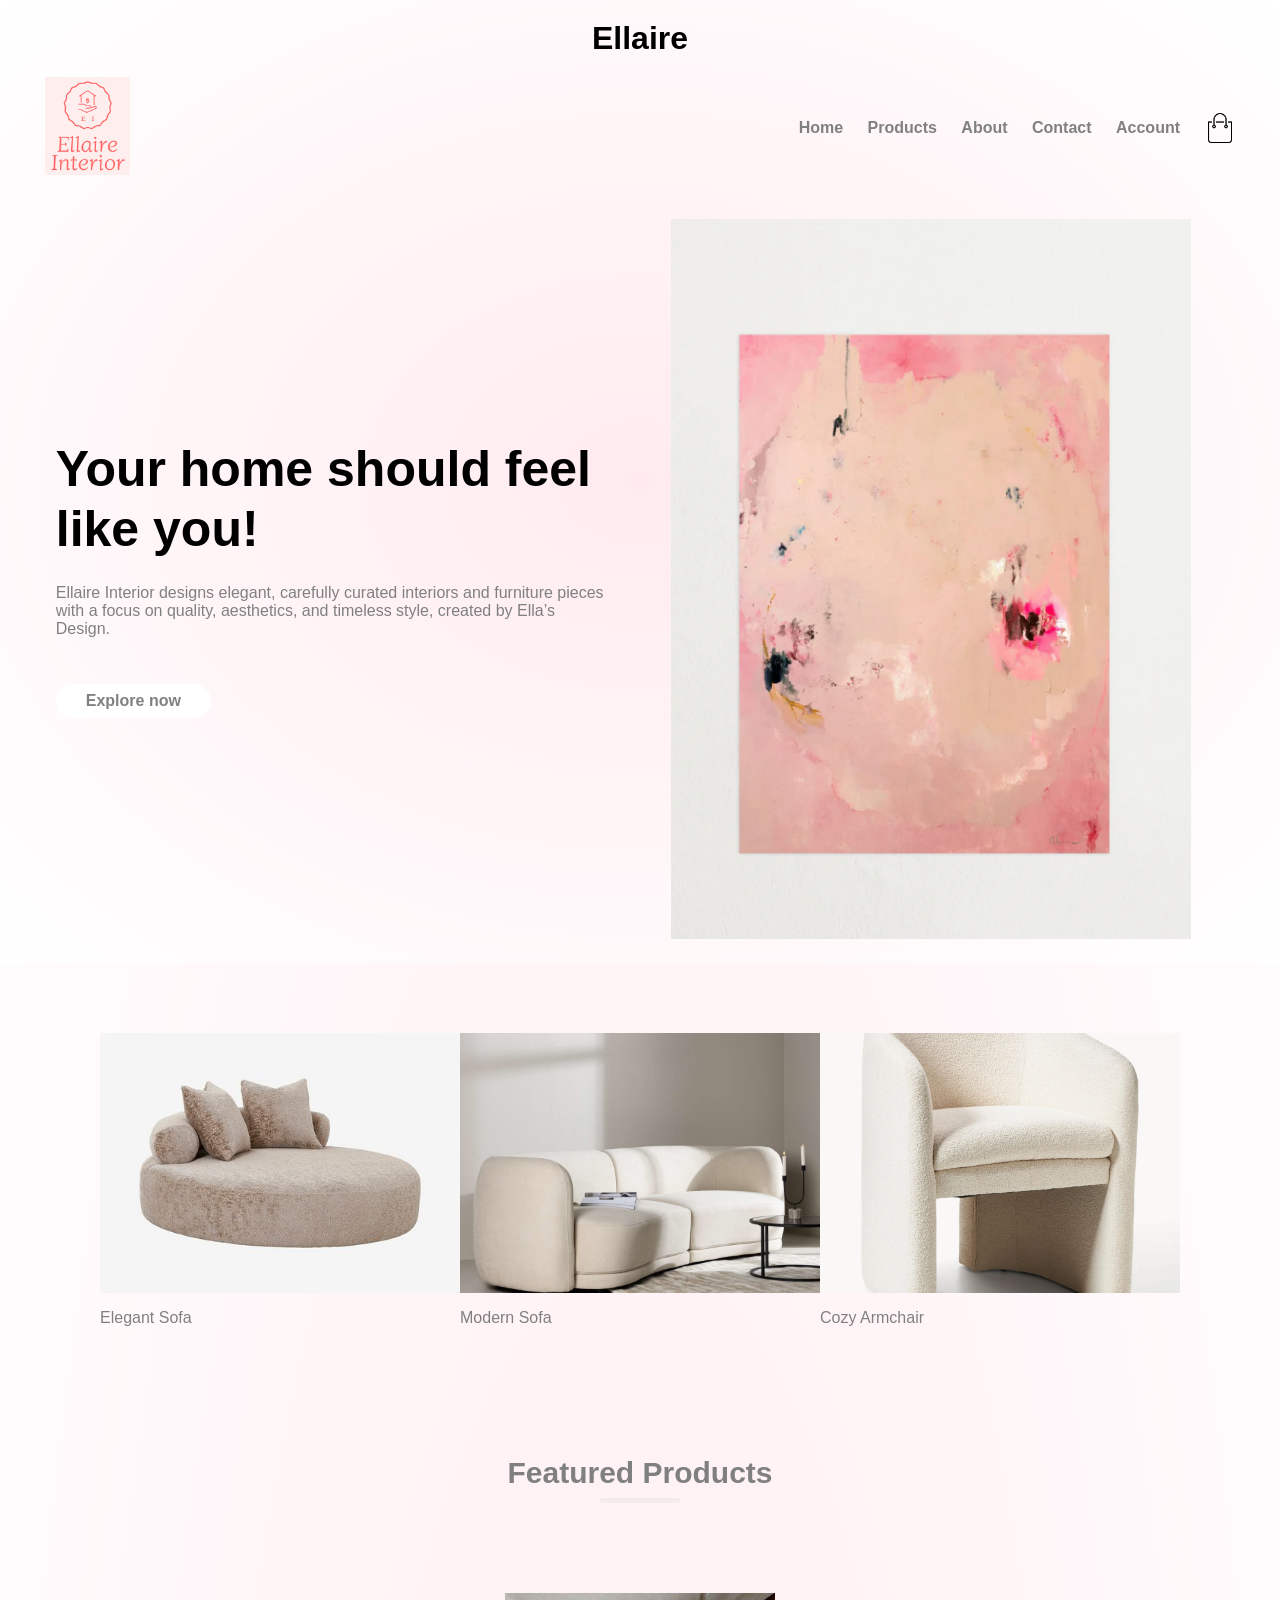
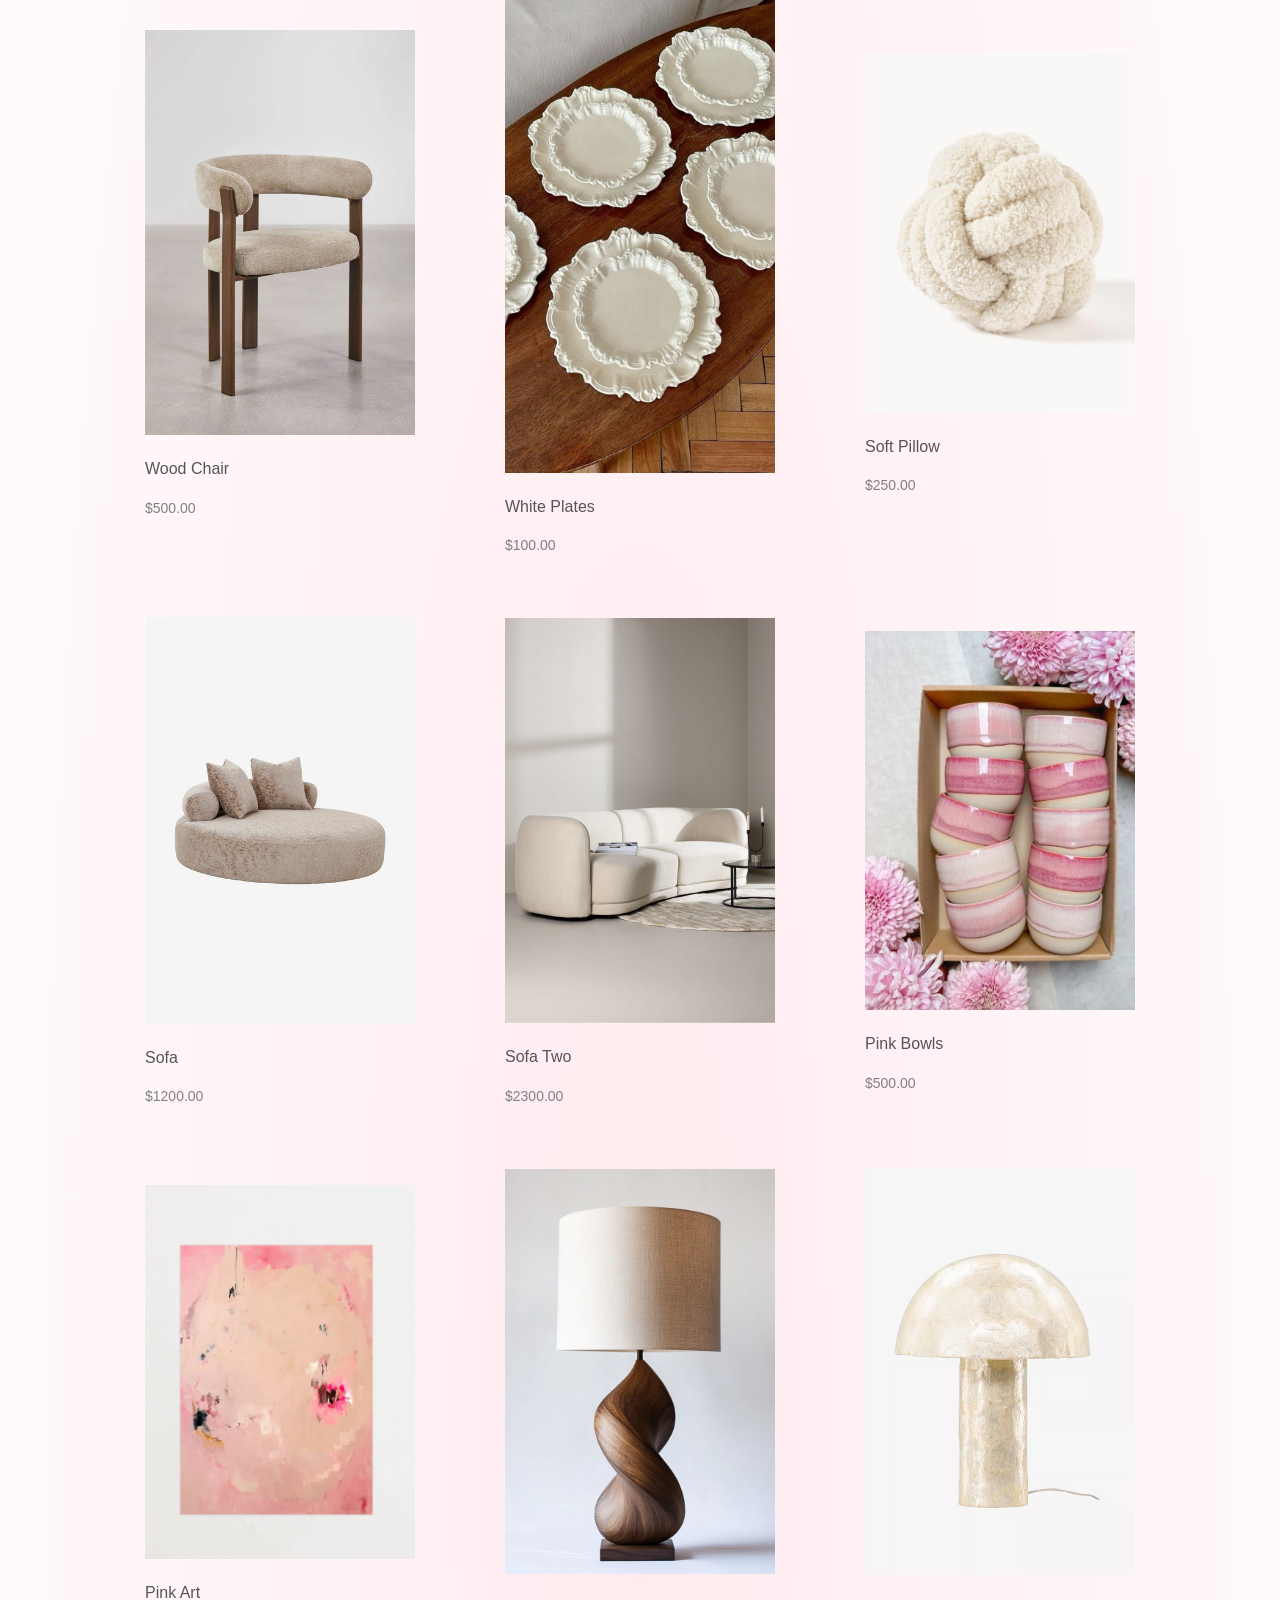
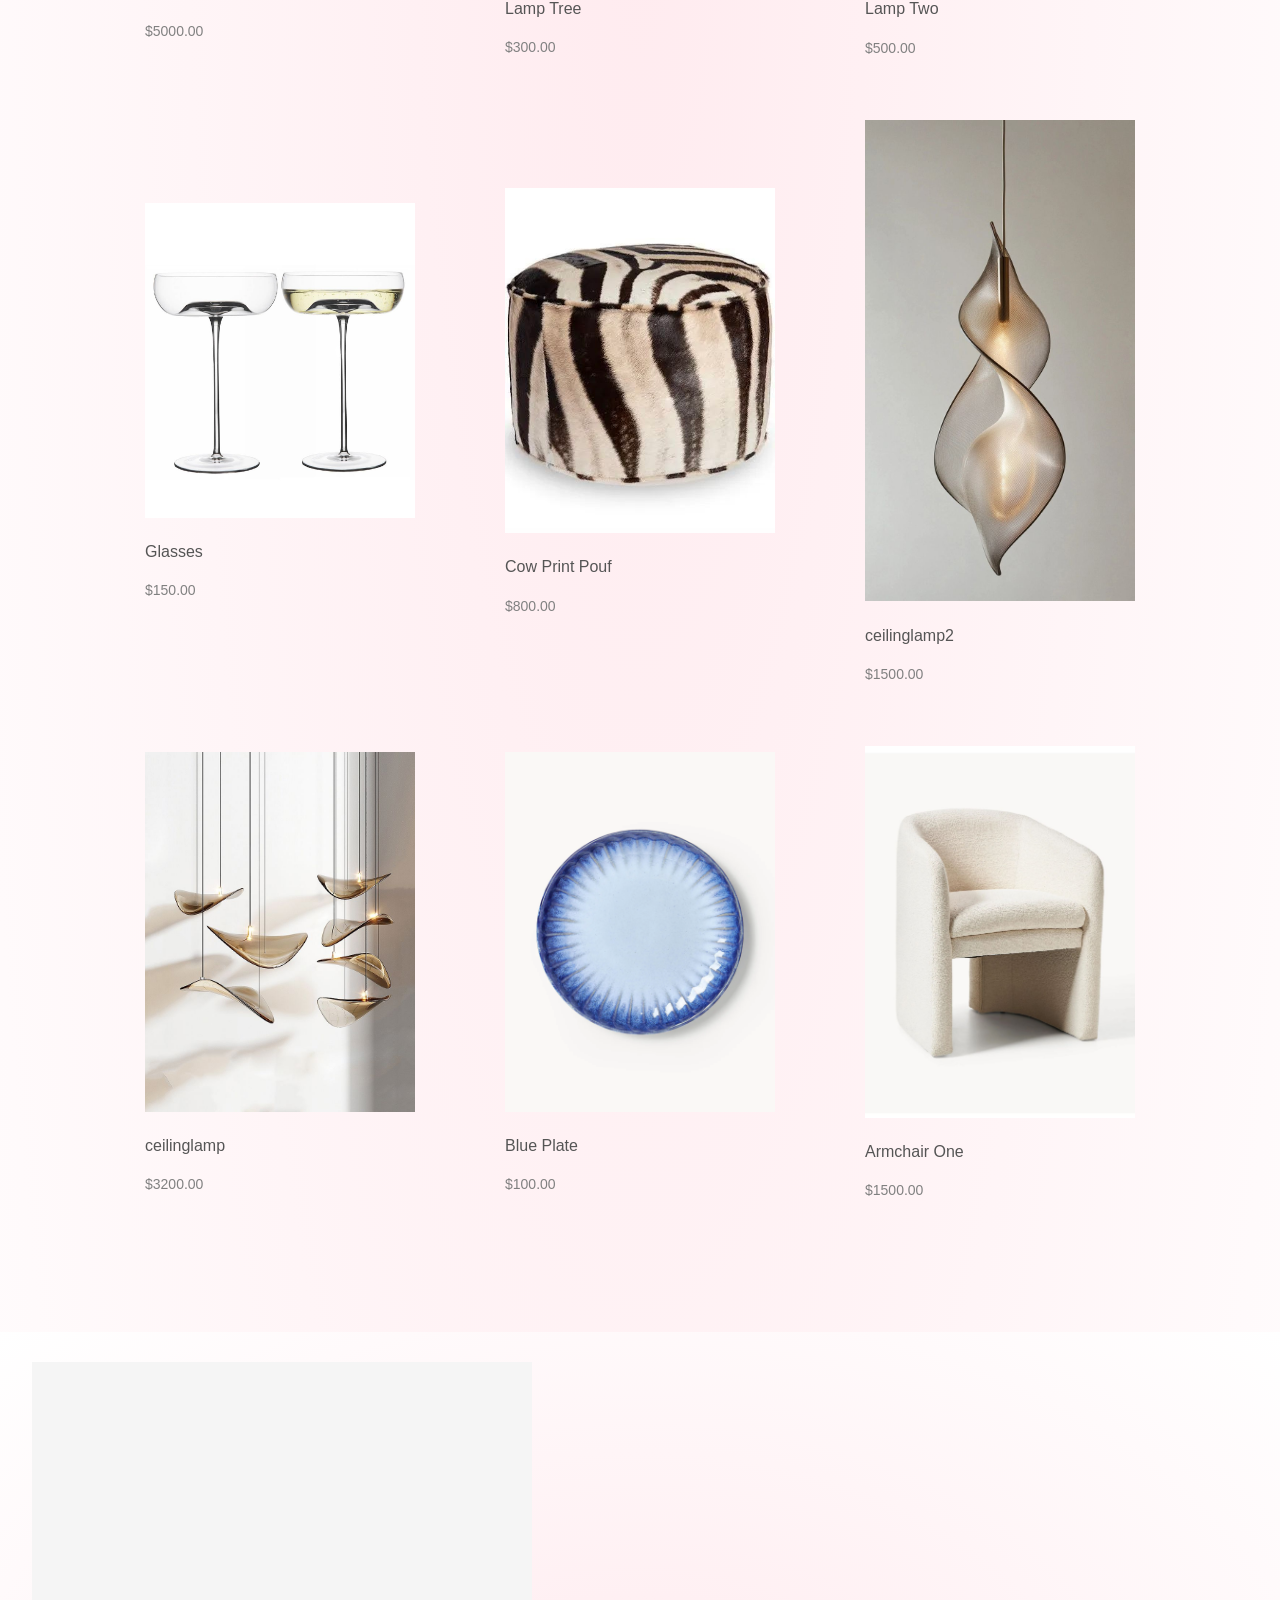
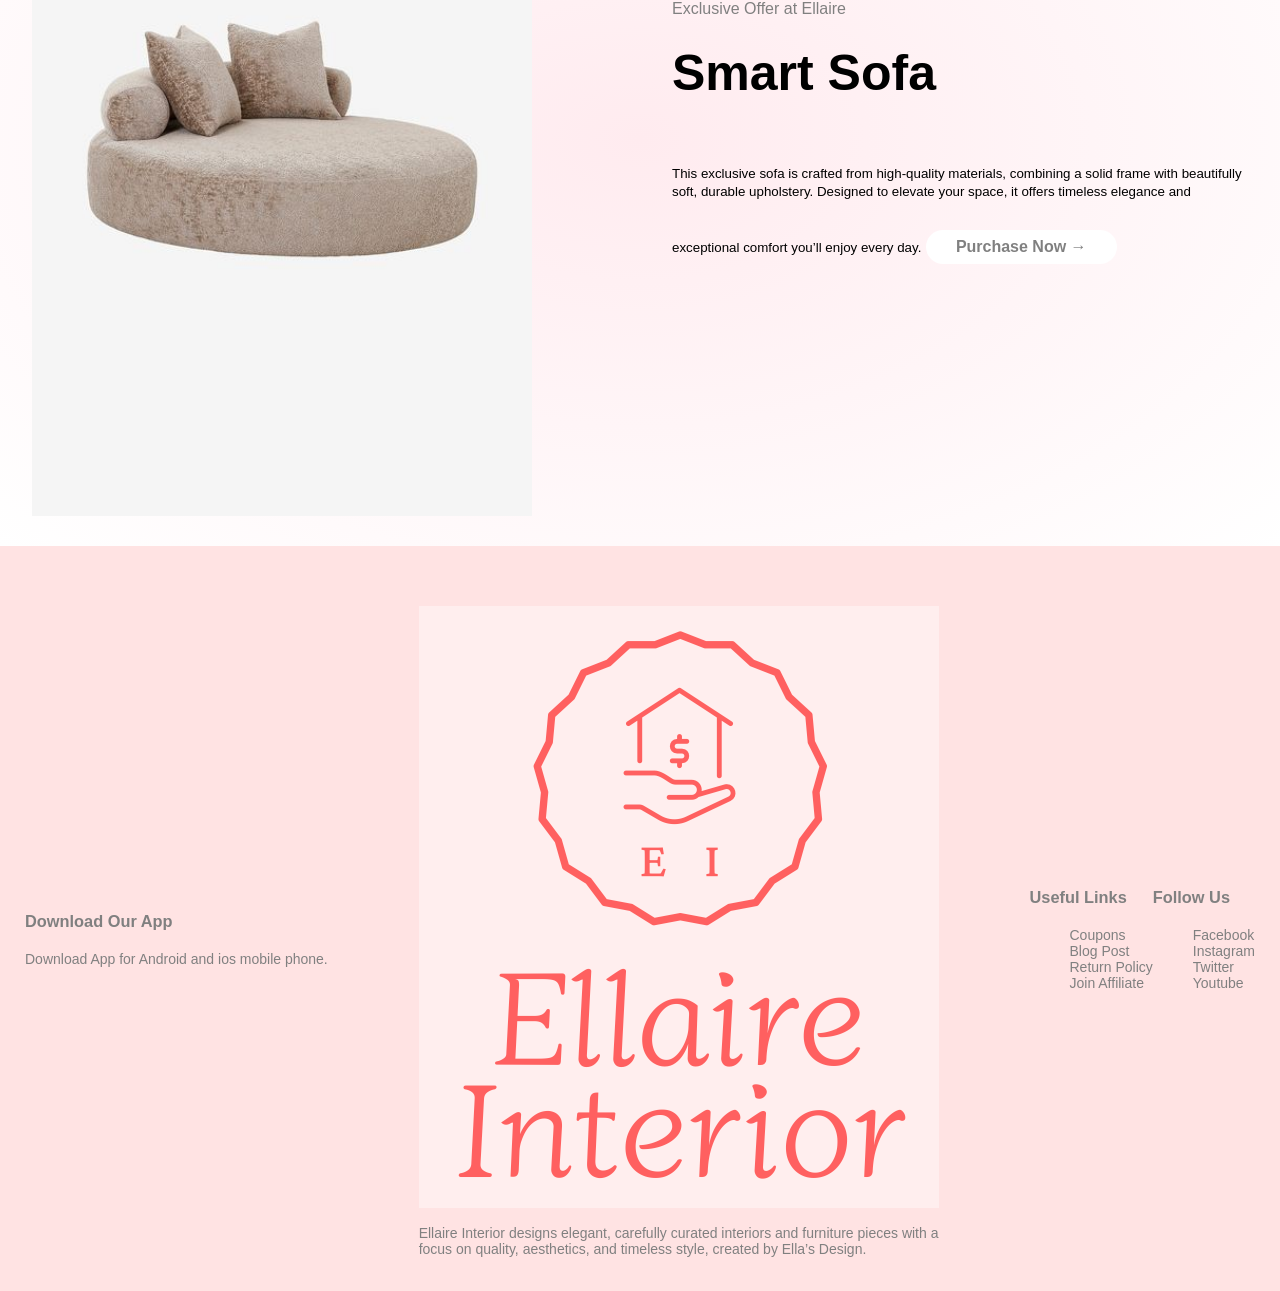
==== index.html @ 4e706867 "layout in website, images and text" ====
<!doctype html>
<html lang="en">
  <head>
    <meta charset="UTF-8" />
    <meta name="viewport" content="width=device-width, initial-scale=1.0" />
    <link rel="stylesheet" href="main.css" />
    <title>Ellas Design - Ellaire</title>
  </head>

<body>
 <div class="header">
  <h1 class="site-title">Ellaire</h1> 
  
   <div class="container">
    <div class="navbar">
        <div class="logo">
              <img src="images/logo.png" width="85px" alt="Ellaire logo"/>
            </div>

            <nav>
                <ul>
                    <li><a href="#">Home</a></li>
                    <li><a href="#">Products</a></li>
                    <li><a href="#">About</a></li>
                    <li><a href="#">Contact</a></li>
                    <li><a href="#">Account</a></li> 
                </ul>
            </nav>

            <img src="images/cart.png" class="cart-icon" width="30px" height="30px" alt="Shopping Cart"/>
    </div>

    <div class="row hero">
        <div class="col-2">
        <h1>Your home should feel like you!</h1>
        <p> Ellaire Interior designs elegant, carefully curated interiors and furniture pieces with a focus on quality, aesthetics, and timeless style, created by Ella’s Design.</p>
        <a href=""class="btn">Explore now </a>
        </div>

        <div class="col-2">
             <img src="images/pinkart.png" alt="Pink Art"/>
          </div>
      </div>
   </div>
</div>  

<!-------- featured categories -------->
<div class="categories">
    <div class="small-container">   
        <div class="row">
        <div class="col-3">
            <img src="images/sofa.jpg" alt="sofa"/>
            <p class="caption">Elegant Sofa</p>
        </div>

        <div class="col-3">
        <img src="images/sofa-two.avif" alt="sofa two"/>
        <p class ="caption">Modern Sofa</p>
        </div>

        <div class="col-3">
        <img src="images/armchair-one.jpg" alt="armchair one"/>
        <p class="caption">Cozy Armchair</p>
         </div>
        </div>
      </div>
    </div>

<!-------- featured products -------->
<div class="small-container">
    <h2 class="title">Featured Products</h2>

    <div class="row">
    <div class="col-4"> 
        <img src="images/woodchair.jpg" alt="Wood Chair"/>
        <h4>Wood Chair</h4>
        <p>$500.00</p>
    </div>

      <div class="col-4"> 
        <img src="images/whiteplates-one.jpg" alt="White Plates"/>
        <h4>White Plates</h4>
        <p>$100.00</p>
    </div>

      <div class="col-4"> 
        <img src="images/softpillow.webp" alt="Soft Pillow"/>
        <h4>Soft Pillow</h4>
        <p>$250.00</p>
    </div>

      <div class="col-4"> 
        <img src="images/sofa.jpg" alt="Sofa"/>
        <h4>Sofa</h4>
        <p>$1200.00</p>
    </div>

      <div class="col-4"> 
        <img src="images/sofa-two.avif" alt="Sofa Two"/>
        <h4>Sofa Two</h4>
        <p>$2300.00</p>
    </div>

      <div class="col-4"> 
        <img src="images/pinkbowl.jpg" alt="Pink Bowl"/>
        <h4>Pink Bowls</h4>
        <p>$500.00</p>
    </div>

      <div class="col-4"> 
        <img src="images/pinkart.png" alt="Pink Art"/>
        <h4>Pink Art</h4>
        <p>$5000.00</p>
    </div>

      <div class="col-4"> 
        <img src="images/lamptree.jpg" alt="Lamp Tree"/>
        <h4>Lamp Tree</h4>
        <p>$300.00</p>
    </div>

      <div class="col-4"> 
        <img src="images/lamp-two.webp" alt="Lamp Two"/>
        <h4>Lamp Two</h4>
        <p>$500.00</p>
    </div>

      <div class="col-4"> 
        <img src="images/glasses1.jpg" alt="Glasses">
        <h4>Glasses</h4>
        <p>$150.00</p>
    </div>

        <div class="col-4"> 
            <img src="images/cowprintpouf.jpg" alt="Cow Print Pouf">
            <h4>Cow Print Pouf</h4>
            <p>$800.00</p>
    </div>
        <div class="col-4"> 
            <img src="images/ceilinglamp2.jpg" alt="Ceiling Lamp Two">
            <h4>ceilinglamp2</h4>
            <p>$1500.00</p>
    </div>
        <div class="col-4"> 
            <img src="images/ceilinglamp.jpg" alt="Ceiling Lamp">
            <h4>ceilinglamp</h4>
            <p>$3200.00</p>
    </div>
<div class="col-4"> 
            <img src="images/blueplate.webp" alt="Blue Plate">
            <h4>Blue Plate</h4>
            <p>$100.00</p>
    </div>
<div class="col-4"> 
            <img src="images/armchair-one.jpg" alt="Armchair One">
            <h4>Armchair One</h4>
            <p>$1500.00</p>
    </div>
  </div>
</div>

<!-------- offer -------->
<div class="offer">
    <div class="small-conatainer">
        <div class="row">
            <div class="col-2">
                <img src="images/sofa.jpg" class="offer-img">
        </div>

        <div class="col-2">
            <p>Exclusive Offer at Ellaire</p>
            <h1>Smart Sofa</h1>
            <br/><br/>
            <small>This exclusive sofa is crafted from high-quality materials, combining a solid frame with beautifully soft, durable upholstery. Designed to elevate your space, it offers timeless elegance and exceptional comfort you’ll enjoy every day.</small>
            <a href="" class="btn">Purchase Now &#8594;</a>
        </div>
      </div>
    </div>
</div>
<!-------- footer -------->
<div class="footer">
    <div class="container">
        <div class="row">
        <div class="footer-col-1">
            <h3>Download Our App</h3>
            <p>Download App for Android and ios mobile phone.</p>
        </div>

            <div class="footer-col-2">
            <img src="images/logo.png" alt="logo">
            <p>Ellaire Interior designs elegant, carefully curated interiors and furniture pieces with a focus on quality, aesthetics, and timeless style, created by Ella’s Design.</p>
            </div>

             <div class="footer-col-3">
            <h3>Useful Links</h3>
            <ul>
                <li>Coupons</li>
                <li>Blog Post</li>
                <li>Return Policy</li>
                <li>Join Affiliate</li>
            </ul>
        </div>
             
        <div class="footer-col-4">
            <h3>Follow Us</h3>
            <ul>
                <li>Facebook</li>
                <li>Instagram</li>
                <li>Twitter</li>
                <li>Youtube</li>
               </ul>
            </div>
          </div>
       </div>
    </div>
  </body>
</html>
---- main.css ----
/*Hela bakgrund rosa*/
body {
  background: radial-gradient(rgb(255, 235, 239), white);
  margin: 0;
  font-family: arial, sans-serif;
}

.cart-icon {
  margin-left: 25px;
  cursor: pointer;
}

.site-title {
  text-align: center;
  margin: 0;
  padding: 20px 0 0;
  color: rgb(0, 0, 0);
}
.header {
  padding-top: 0;
}
.navbar {
  display: flex;
  align-items: center;
  padding: 20px;
}
nav {
  flex: 1;
  text-align: right;
}

/*Tar bort punkter bredvid home osv. */
nav ul {
  display: inline-block;
  list-style-type: none;
}

/* göra texten horisontellt. */
nav ul li {
  display: inline-block;
  margin-left: 20px;
}

/* ändrar designen/utseende på text*/
a {
  text-decoration: none;
  color: grey;
  font-family: "Arial", sans-serif;
  font-weight: bold;
}

p {
  color: grey;
}

/*Samma avstånd med whitespace från kanterna och text*/
.container {
  max-width: 1300px;
  margin: auto;
  padding-left: 25px;
  padding-right: 25px;
}

header {
  background-color: rgb(255, 202, 244);
  grid-area: header;
}

main {
  background-color: darkorange;
  grid-area: main;
}

aside {
  background-color: darkslategrey;
  grid-area: aside;
}

footer {
  background-color: indianred;
  grid-area: footer;
}

.row {
  display: flex;
  align-items: center;
  flex-wrap: wrap;
  justify-content: space-around;
}
.hero .col-2 {
  flex-basis: 45%;
  min-width: 200px;
}

.hero .col-2 img {
  width: 100%;
  max-width: 520px;
  padding: 20px 0;
}
.col-2 h1 {
  font-size: 50px;
  line-height: 60px;
  margin: 25px 0;
}
.btn {
  display: inline-block;
  background: white;
  color: grey;
  padding: 8px 30px;
  margin: 30px 0;
  border-radius: 30px;
  transition: background 0.5s;
}
.btn:hover {
  background: rgb(247, 182, 195);
}

.header {
  background: radial-gradient(rgb(255, 235, 239), white);
}

.categories {
  margin: 70px 0;
}
.col-3 {
  flex: 25%;
  min-width: 200px;
  margin-bottom: 30px;
}

.col-3 img {
  width: 100%;
}
/*bilder centrarade med whitespace från kanten*/
.small-container {
  max-width: 1080px;
  margin: auto;
  padding-left: 25px;
  padding-right: 25px;
}

.col-4 {
  flex-basis: 25%;
  padding: 10px;
  min-width: 200px;
  margin-bottom: 30px;
  transition: transform 0.5s; /*bilder rör på sig när musen är där.*/
}
.col-4 img {
  width: 100%;
}

.title {
  text-align: center;
  margin: 0 auto 80px;
  position: relative;
  line-height: 60px;
  font-size: 30px;
  font-family: "Arial", sans-serif;
  color: grey;
}

.title::after {
  content: "";
  background: rgb(244, 235, 237);
  width: 80px;
  height: 5px;
  border-radius: 5px;
  position: absolute;
  bottom: 0;
  left: 50%;
  transform: translateX(-50%);
}

h4 {
  color: #555;
  font-weight: normal;
}
.col-4 p {
  font-size: 14px;
}
.col-4:hover {
  transform: translateY(-5px); /*bilder rör på sig när musen är där.*/
}
.offer {
  background: radial-gradient(rgb(255, 235, 239), white);
  margin-top: 80px;
  padding: 30px 0;
}

/*footer*/
.footer {
  background: rgb(255, 227, 227);
  color: grey;
  font-size: 14px;
  padding: 60px 0 20px;
}

.footer p {
  color: grey;
}

.footer h3 {
  color: grey;
  margin-bottom: 20px;
}
.footer .col-1,
.footer .col-2,
.footer .col-3,
.footer .col-4 {
  min-width: 250px;
  margin-bottom: 20px;
}
.footer .col-1 {
  flex-basis: 30%;
}
.footer .col-2 {
  flex: 1;
  text-align: center;
}
.footer .col-2 img {
  width: 90px;
  margin-bottom: 15px;
  opacity: 0.9;
}

.footer .footer-col-2 {
  flex: 0 0 200px;
  margin: 0 auto;
}

.footer .col-3,
.footer .col-4 {
  flex-basis: 12%;
  text-align: center;
  object-fit: cover;
}
.col-3 img,
.footer .col-4 img {
  width: 100%;
  height: 260px;
  object-fit: cover;
  display: block;
}

ul {
  list-style-type: none;
}

.offer .col-2 {
  flex-basis: 45%;
}

.offer-img {
  width: 100%;
  max-width: 500px;
  display: block;
}
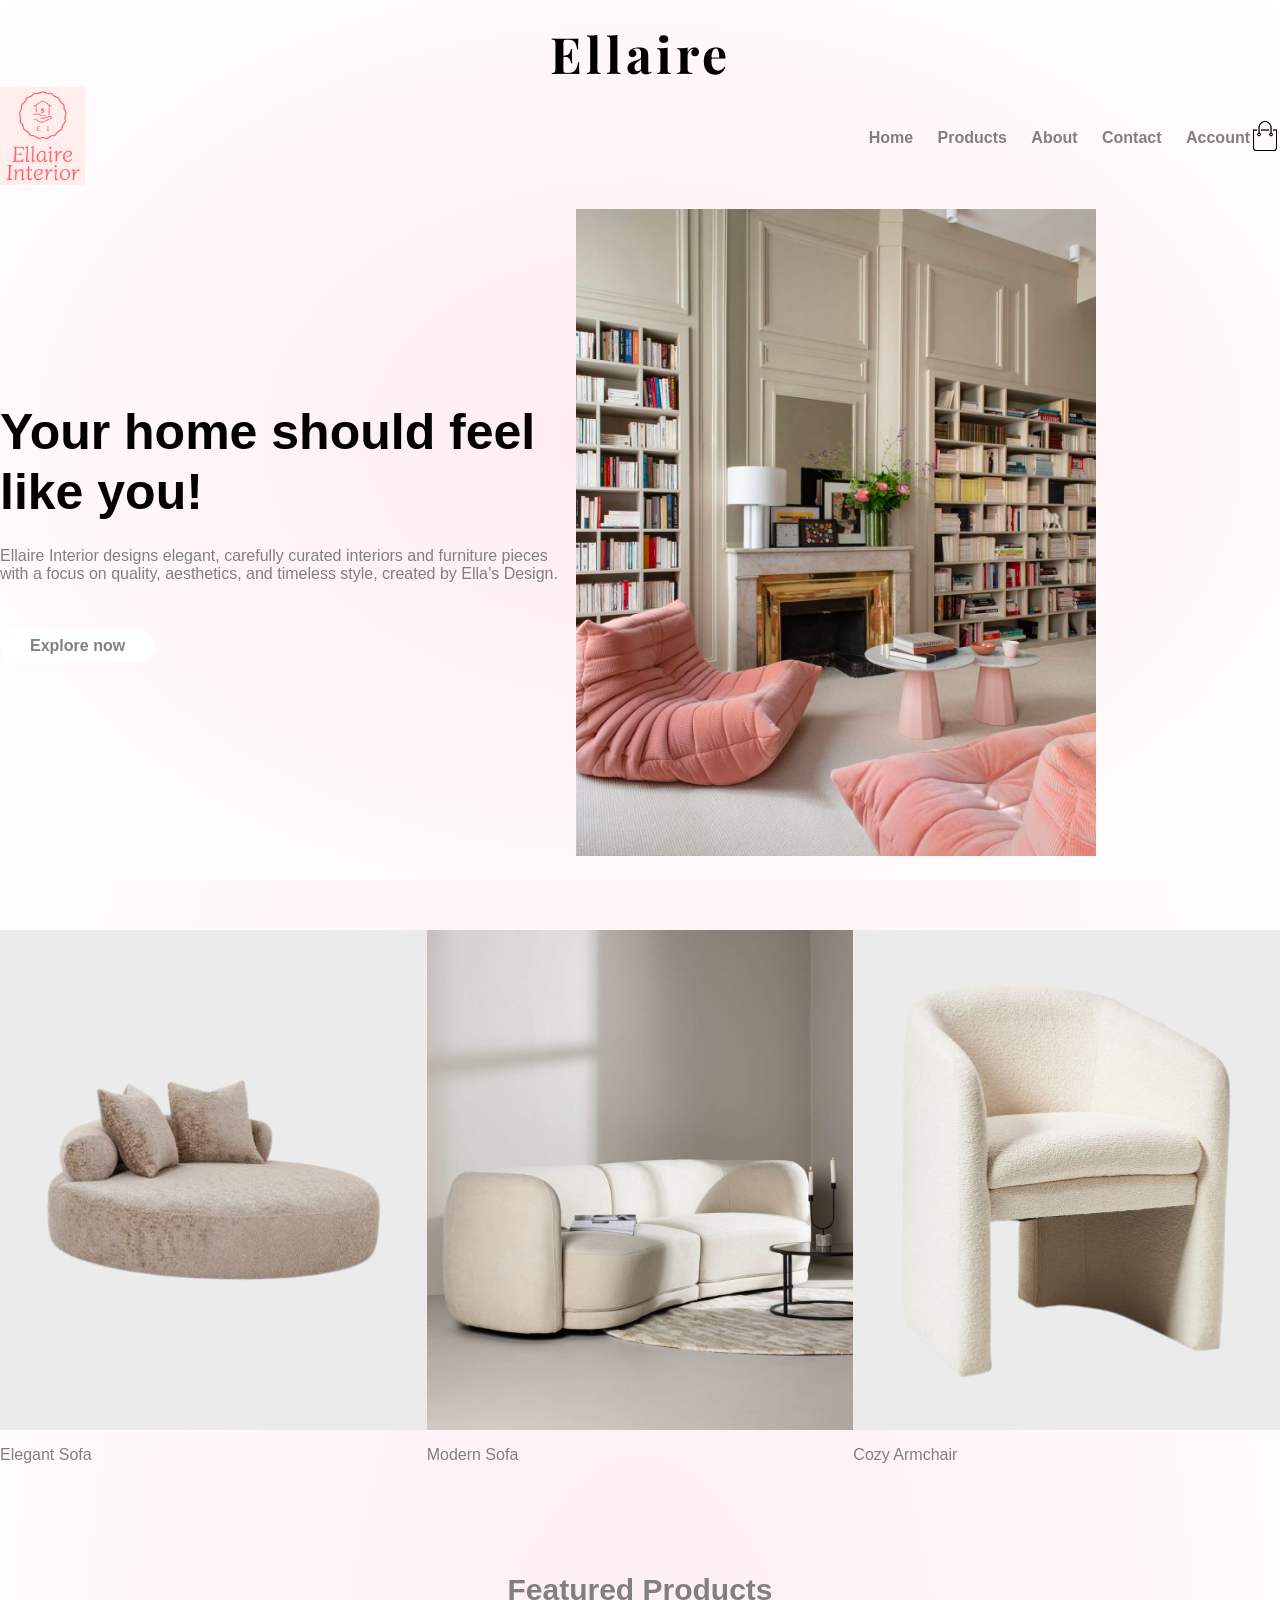
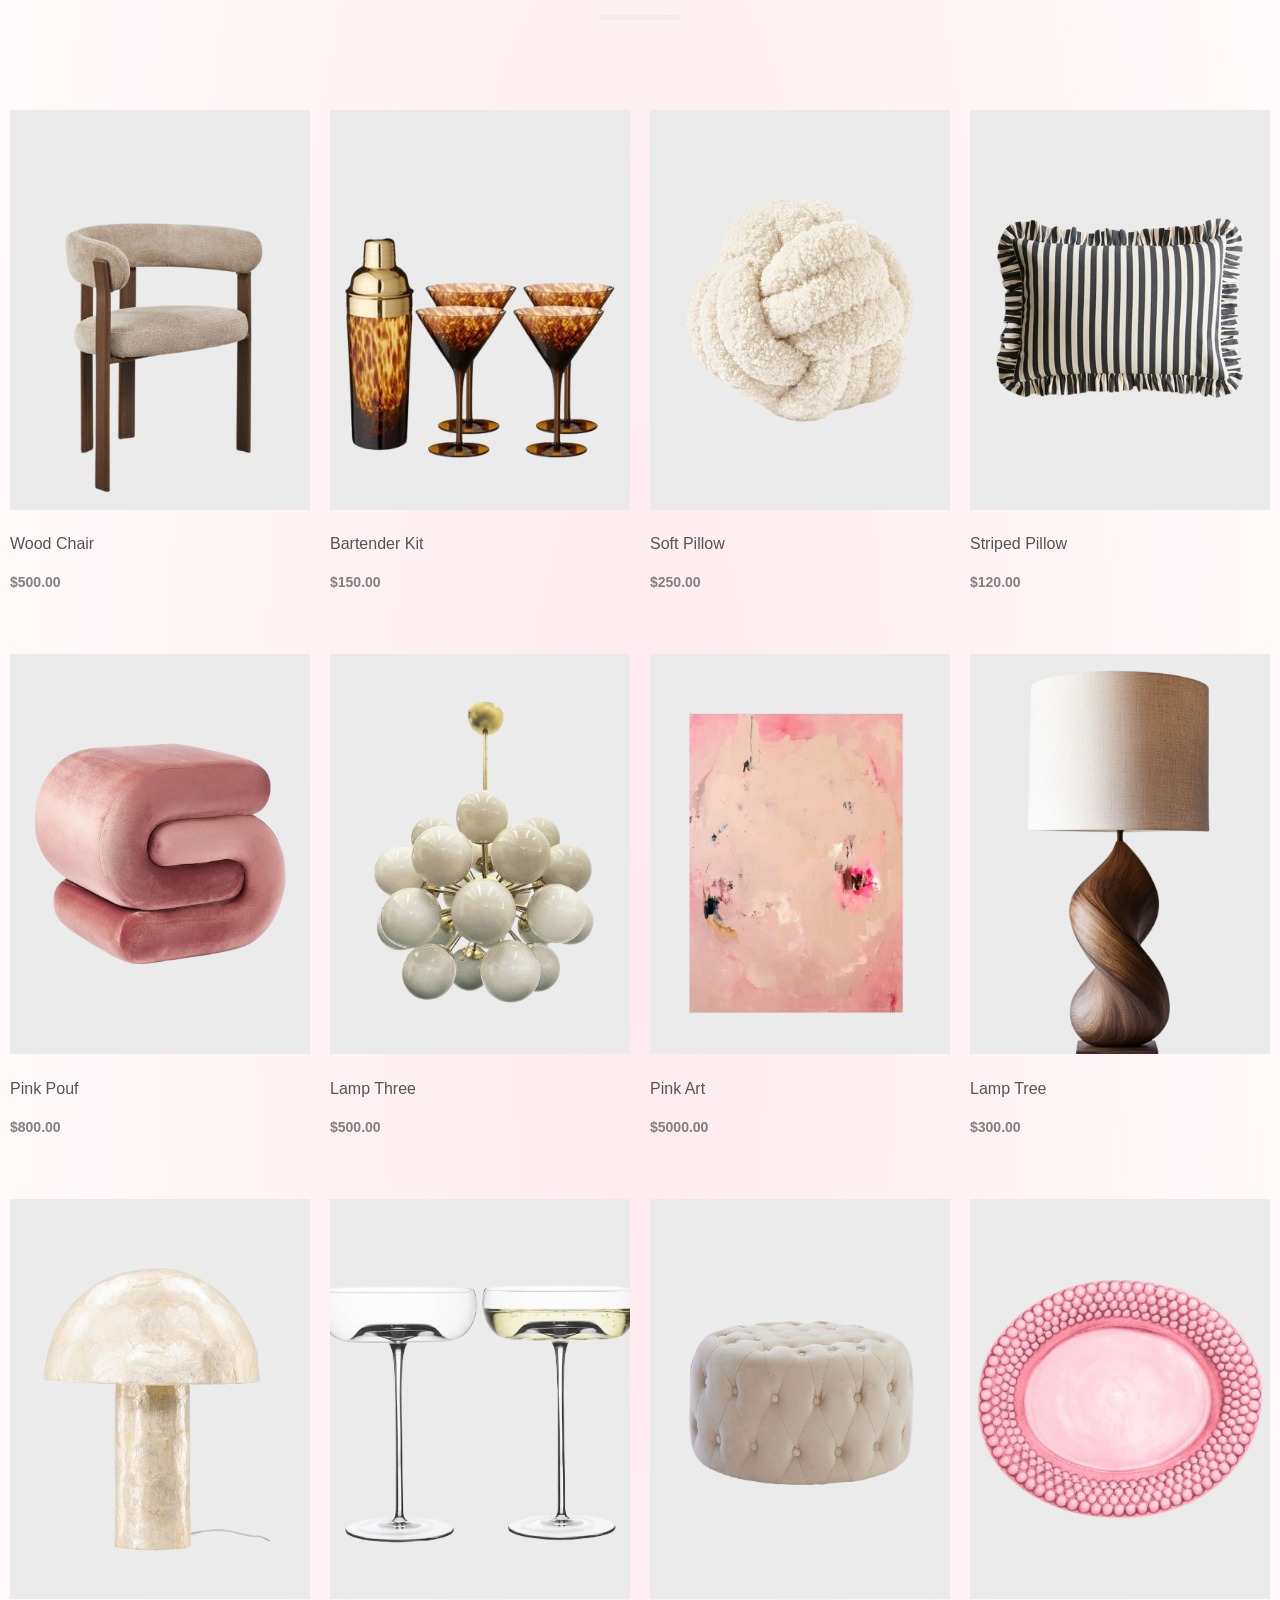
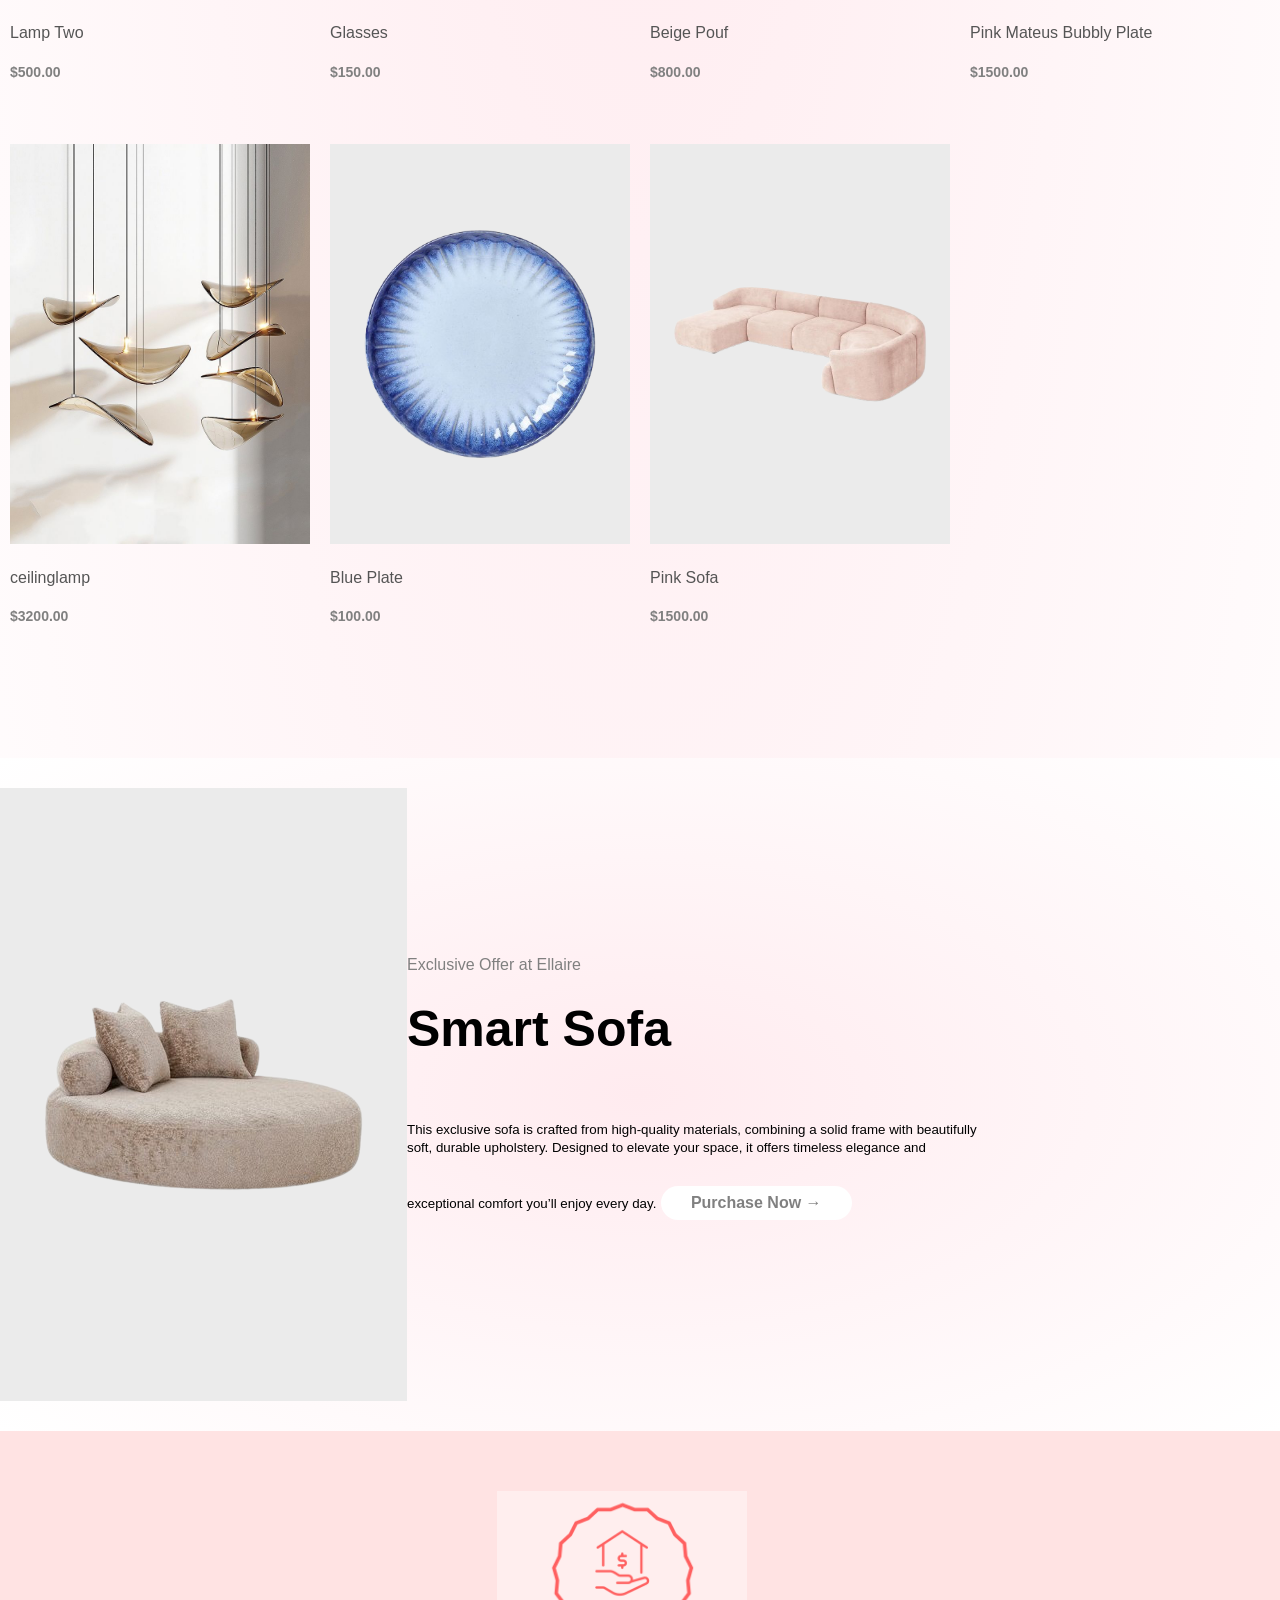
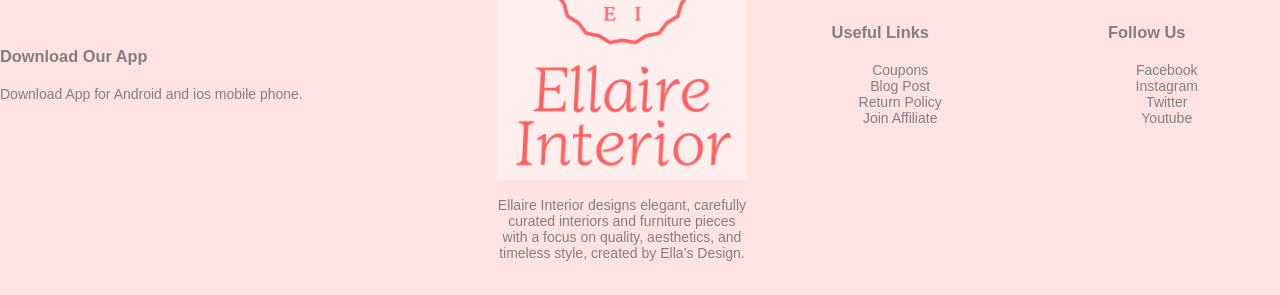
==== commit 9e6fc8bb: "added product.html and cart.html." ====
--- a/index.html
+++ b/index.html
@@ -1,217 +1,271 @@
 <!doctype html>
 <html lang="en">
   <head>
+    <link href="https://fonts.googleapis.com/css2?family=Playfair+Display:wght@400;700&display=swap" rel="stylesheet">
     <meta charset="UTF-8" />
     <meta name="viewport" content="width=device-width, initial-scale=1.0" />
     <link rel="stylesheet" href="main.css" />
     <title>Ellas Design - Ellaire</title>
   </head>
 
-<body>
- <div class="header">
-  <h1 class="site-title">Ellaire</h1> 
-  
-   <div class="container">
-    <div class="navbar">
-        <div class="logo">
-              <img src="images/logo.png" width="85px" alt="Ellaire logo"/>
-            </div>
-
-            <nav>
-                <ul>
-                    <li><a href="#">Home</a></li>
-                    <li><a href="#">Products</a></li>
-                    <li><a href="#">About</a></li>
-                    <li><a href="#">Contact</a></li>
-                    <li><a href="#">Account</a></li> 
-                </ul>
-            </nav>
-
-            <img src="images/cart.png" class="cart-icon" width="30px" height="30px" alt="Shopping Cart"/>
-    </div>
-
-    <div class="row hero">
-        <div class="col-2">
-        <h1>Your home should feel like you!</h1>
-        <p> Ellaire Interior designs elegant, carefully curated interiors and furniture pieces with a focus on quality, aesthetics, and timeless style, created by Ella’s Design.</p>
-        <a href=""class="btn">Explore now </a>
-        </div>
-
-        <div class="col-2">
-             <img src="images/pinkart.png" alt="Pink Art"/>
-          </div>
-      </div>
-   </div>
-</div>  
-
-<!-------- featured categories -------->
-<div class="categories">
-    <div class="small-container">   
+  <body>
+    <div class="header">
+
+        <a href="index.html" class="logo-link">
+      <h1 class="site-title">Ellaire</h1>
+     </a>
+
+      <div class="container">
+        <div class="navbar">
+          <div class="logo">
+            <a href="index.html"></a>
+            <img src="images/logo.png" width="85px" alt="Ellaire logo" />
+          </div>
+
+          <nav>
+            <ul id="MenuItems">
+              <li><a href="#">Home</a></li>
+              <li><a href="products.html">Products</a></li>
+              <li><a href="#">About</a></li>
+              <li><a href="#">Contact</a></li>
+              <li><a href="#">Account</a></li>
+            </ul>
+          </nav>
+
+          <a href="cart.html">
+            <img src="images/cart.png" width="30px" height="30px" alt="Shopping Cart" />
+          </a>
+        </div>
+
+        <div class="row hero">
+          <div class="col-2">
+            <h1>Your home should feel like you!</h1>
+            <p>
+              Ellaire Interior designs elegant, carefully curated interiors and
+              furniture pieces with a focus on quality, aesthetics, and timeless
+              style, created by Ella’s Design.
+            </p>
+            <a href="" class="btn">Explore now </a>
+          </div>
+
+          <div class="col-2">
+            <img src="images/interior.jpg" alt="Interior" />
+          </div>
+        </div>
+      </div>
+    </div>
+
+    <!-------- featured categories -------->
+    <div class="categories">
+      <div class="small-container">
         <div class="row">
-        <div class="col-3">
-            <img src="images/sofa.jpg" alt="sofa"/>
+          <div class="col-3">
+            <img src="images/sofax.png" alt="sofa" />
             <p class="caption">Elegant Sofa</p>
-        </div>
-
-        <div class="col-3">
-        <img src="images/sofa-two.avif" alt="sofa two"/>
-        <p class ="caption">Modern Sofa</p>
-        </div>
-
-        <div class="col-3">
-        <img src="images/armchair-one.jpg" alt="armchair one"/>
-        <p class="caption">Cozy Armchair</p>
-         </div>
-        </div>
-      </div>
-    </div>
-
-<!-------- featured products -------->
-<div class="small-container">
-    <h2 class="title">Featured Products</h2>
-
-    <div class="row">
-    <div class="col-4"> 
-        <img src="images/woodchair.jpg" alt="Wood Chair"/>
-        <h4>Wood Chair</h4>
-        <p>$500.00</p>
-    </div>
-
-      <div class="col-4"> 
-        <img src="images/whiteplates-one.jpg" alt="White Plates"/>
-        <h4>White Plates</h4>
-        <p>$100.00</p>
-    </div>
-
-      <div class="col-4"> 
-        <img src="images/softpillow.webp" alt="Soft Pillow"/>
-        <h4>Soft Pillow</h4>
-        <p>$250.00</p>
-    </div>
-
-      <div class="col-4"> 
-        <img src="images/sofa.jpg" alt="Sofa"/>
-        <h4>Sofa</h4>
-        <p>$1200.00</p>
-    </div>
-
-      <div class="col-4"> 
-        <img src="images/sofa-two.avif" alt="Sofa Two"/>
-        <h4>Sofa Two</h4>
-        <p>$2300.00</p>
-    </div>
-
-      <div class="col-4"> 
-        <img src="images/pinkbowl.jpg" alt="Pink Bowl"/>
-        <h4>Pink Bowls</h4>
-        <p>$500.00</p>
-    </div>
-
-      <div class="col-4"> 
-        <img src="images/pinkart.png" alt="Pink Art"/>
-        <h4>Pink Art</h4>
-        <p>$5000.00</p>
-    </div>
-
-      <div class="col-4"> 
-        <img src="images/lamptree.jpg" alt="Lamp Tree"/>
-        <h4>Lamp Tree</h4>
-        <p>$300.00</p>
-    </div>
-
-      <div class="col-4"> 
-        <img src="images/lamp-two.webp" alt="Lamp Two"/>
-        <h4>Lamp Two</h4>
-        <p>$500.00</p>
-    </div>
-
-      <div class="col-4"> 
-        <img src="images/glasses1.jpg" alt="Glasses">
-        <h4>Glasses</h4>
-        <p>$150.00</p>
-    </div>
-
-        <div class="col-4"> 
-            <img src="images/cowprintpouf.jpg" alt="Cow Print Pouf">
-            <h4>Cow Print Pouf</h4>
-            <p>$800.00</p>
-    </div>
-        <div class="col-4"> 
-            <img src="images/ceilinglamp2.jpg" alt="Ceiling Lamp Two">
-            <h4>ceilinglamp2</h4>
-            <p>$1500.00</p>
-    </div>
-        <div class="col-4"> 
-            <img src="images/ceilinglamp.jpg" alt="Ceiling Lamp">
-            <h4>ceilinglamp</h4>
-            <p>$3200.00</p>
-    </div>
-<div class="col-4"> 
-            <img src="images/blueplate.webp" alt="Blue Plate">
-            <h4>Blue Plate</h4>
-            <p>$100.00</p>
-    </div>
-<div class="col-4"> 
-            <img src="images/armchair-one.jpg" alt="Armchair One">
-            <h4>Armchair One</h4>
-            <p>$1500.00</p>
-    </div>
-  </div>
-</div>
-
-<!-------- offer -------->
-<div class="offer">
-    <div class="small-conatainer">
+          </div>
+
+          <div class="col-3">
+            <img src="images/sofa-two.avif" alt="sofa two" />
+            <p class="caption">Modern Sofa</p>
+          </div>
+
+          <div class="col-3">
+            <img src="images/armchair-onex.png" alt="armchair one" />
+            <p class="caption">Cozy Armchair</p>
+          </div>
+        </div>
+      </div>
+    </div>
+
+    <!-------- featured products -------->
+    <div class="small-container">
+      <h2 class="title">Featured Products</h2>
+
+      <div class="row">
+        <div class="col-4">
+        <a href="product.html">
+          <img src="images/woodchairx.png" alt="Wood Chair" />
+          <h4>Wood Chair</h4>
+          <p>$500.00</p>
+          </a>
+        </div>
+
+        <div class="col-4">
+        <a href="product.html">
+          <img src="images/bartenderkitx.png" alt="Bartender Kit" />
+          <h4>Bartender Kit</h4>
+          <p>$150.00</p>
+          </a>
+        </div>
+
+        <div class="col-4">
+        <a href="product.html">
+          <img src="images/softpillowx.png" alt="Soft Pillow" />
+          <h4>Soft Pillow</h4>
+          <p>$250.00</p>
+        </a>
+        </div>
+
+        <div class="col-4">
+        <a href="product.html">
+          <img src="images/stripedpillowx.png" alt="Striped Pillow" />
+          <h4>Striped Pillow</h4>
+          <p>$120.00</p>
+        </a>
+        </div>
+
+        <div class="col-4">
+        <a href="product.html">
+          <img src="images/pinkpoufx.png" alt="Pink Pouf" />
+          <h4>Pink Pouf</h4>
+          <p>$800.00</p>
+        </a>
+        </div>
+
+        <div class="col-4">
+        <a href="product.html">
+          <img src="images/lamp-threex.png" alt="Lamp Three" />
+          <h4>Lamp Three</h4>
+          <p>$500.00</p>
+        </a>
+        </div>
+
+        <div class="col-4">
+        <a href="product.html">
+          <img src="images/pinkartx.png" alt="Pink Art" />
+          <h4>Pink Art</h4>
+          <p>$5000.00</p>
+        </a>
+        </div>
+
+        <div class="col-4">
+        <a href="product.html">
+          <img src="images/lamptreex.png" alt="Lamp Tree" />
+          <h4>Lamp Tree</h4>
+          <p>$300.00</p>
+        </a>
+        </div>
+
+        <div class="col-4">
+        <a href="product.html">
+          <img src="images/lamp-twox.png" alt="Lamp Two" />
+          <h4>Lamp Two</h4>
+          <p>$500.00</p>
+        </a>
+        </div>
+
+        <div class="col-4">
+        <a href="product.html">
+          <img src="images/glasses1x.png" alt="Glasses" />
+          <h4>Glasses</h4>
+          <p>$150.00</p>
+        </a>
+        </div>
+
+        <div class="col-4">
+            <a href="product.html">
+          <img src="images/poufx.png" alt="Beige Pouf" />
+          <h4>Beige Pouf</h4>
+          <p>$800.00</p>
+        </a>
+        </div>
+
+        <div class="col-4">
+        <a href="product.html">
+          <img src="images/pinkplatex.png" alt="Pink Mateus Bubbly Plate" />
+          <h4>Pink Mateus Bubbly Plate</h4>
+          <p>$1500.00</p>
+        </a>
+        </div>
+
+        <div class="col-4">
+        <a href="product.html">
+          <img src="images/ceilinglamp.jpg" alt="Ceiling Lamp" />
+          <h4>ceilinglamp</h4>
+          <p>$3200.00</p>
+        </a>
+        </div>
+
+        <div class="col-4">
+        <a href="product.html">
+          <img src="images/blueplatex.png" alt="Blue Plate" />
+          <h4>Blue Plate</h4>
+          <p>$100.00</p>
+        </a>
+        </div>
+
+        <div class="col-4">
+        <a href="product.html">
+          <img src="images/pinksofax.png" alt="Pink Sofa" />
+          <h4>Pink Sofa</h4>
+          <p>$1500.00</p>
+        </a>
+        </div>
+      </div>
+    </div>
+
+    <!-------- offer -------->
+    <div class="offer">
+      <div class="small-container">
         <div class="row">
-            <div class="col-2">
-                <img src="images/sofa.jpg" class="offer-img">
-        </div>
-
-        <div class="col-2">
+          <div class="offer-col-2">
+            <img src="images/sofax.png" class="offer-img" />
+          </div>
+
+          <div class="col-2">
             <p>Exclusive Offer at Ellaire</p>
             <h1>Smart Sofa</h1>
-            <br/><br/>
-            <small>This exclusive sofa is crafted from high-quality materials, combining a solid frame with beautifully soft, durable upholstery. Designed to elevate your space, it offers timeless elegance and exceptional comfort you’ll enjoy every day.</small>
+            <br /><br />
+            <small
+              >This exclusive sofa is crafted from high-quality materials,
+              combining a solid frame with beautifully soft, durable upholstery.
+              Designed to elevate your space, it offers timeless elegance and
+              exceptional comfort you’ll enjoy every day.</small
+            >
             <a href="" class="btn">Purchase Now &#8594;</a>
-        </div>
-      </div>
-    </div>
-</div>
-<!-------- footer -------->
-<div class="footer">
-    <div class="container">
+          </div>
+        </div>
+      </div>
+    </div>
+    <!-------- footer -------->
+    <div class="footer">
+      <div class="container">
         <div class="row">
-        <div class="footer-col-1">
+          <div class="footer-col-1">
             <h3>Download Our App</h3>
             <p>Download App for Android and ios mobile phone.</p>
-        </div>
-
-            <div class="footer-col-2">
-            <img src="images/logo.png" alt="logo">
-            <p>Ellaire Interior designs elegant, carefully curated interiors and furniture pieces with a focus on quality, aesthetics, and timeless style, created by Ella’s Design.</p>
-            </div>
-
-             <div class="footer-col-3">
+          </div>
+
+          <div class="footer-col-2">
+            <img src="images/logo.png" alt="logo" />
+            <p>
+              Ellaire Interior designs elegant, carefully curated interiors and
+              furniture pieces with a focus on quality, aesthetics, and timeless
+              style, created by Ella’s Design.
+            </p>
+          </div>
+
+          <div class="footer-col-3">
             <h3>Useful Links</h3>
             <ul>
-                <li>Coupons</li>
-                <li>Blog Post</li>
-                <li>Return Policy</li>
-                <li>Join Affiliate</li>
+              <li>Coupons</li>
+              <li>Blog Post</li>
+              <li>Return Policy</li>
+              <li>Join Affiliate</li>
             </ul>
-        </div>
-             
-        <div class="footer-col-4">
+          </div>
+
+          <div class="footer-col-4">
             <h3>Follow Us</h3>
             <ul>
-                <li>Facebook</li>
-                <li>Instagram</li>
-                <li>Twitter</li>
-                <li>Youtube</li>
-               </ul>
-            </div>
-          </div>
-       </div>
+              <li>Facebook</li>
+              <li>Instagram</li>
+              <li>Twitter</li>
+              <li>Youtube</li>
+            </ul>
+          </div>
+        </div>
+      </div>
     </div>
   </body>
 </html>
--- a/main.css
+++ b/main.css
@@ -11,6 +11,9 @@
 }
 
 .site-title {
+  font-family: "Playfair Display", serif;
+  font-size: 50px;
+  letter-spacing: 4px;
   text-align: center;
   margin: 0;
   padding: 20px 0 0;
@@ -22,11 +25,15 @@
 .navbar {
   display: flex;
   align-items: center;
-  padding: 20px;
+  justify-content: space-between;
+  width: 100%;
 }
 nav {
-  flex: 1;
-  text-align: right;
+  margin-left: auto;
+}
+
+.cart-icon {
+  margin-left: 20px;
 }
 
 /*Tar bort punkter bredvid home osv. */
@@ -57,8 +64,8 @@
 .container {
   max-width: 1300px;
   margin: auto;
-  padding-left: 25px;
-  padding-right: 25px;
+  padding-left: 0;
+  padding-right: 0;
 }
 
 header {
@@ -85,7 +92,6 @@
   display: flex;
   align-items: center;
   flex-wrap: wrap;
-  justify-content: space-around;
 }
 .hero .col-2 {
   flex-basis: 45%;
@@ -120,7 +126,7 @@
 }
 
 .categories {
-  margin: 70px 0;
+  margin: 50px 0;
 }
 .col-3 {
   flex: 25%;
@@ -133,10 +139,10 @@
 }
 /*bilder centrarade med whitespace från kanten*/
 .small-container {
-  max-width: 1080px;
+  max-width: 1300px;
   margin: auto;
-  padding-left: 25px;
-  padding-right: 25px;
+  padding-left: 0px;
+  padding-right: 0px;
 }
 
 .col-4 {
@@ -145,9 +151,6 @@
   min-width: 200px;
   margin-bottom: 30px;
   transition: transform 0.5s; /*bilder rör på sig när musen är där.*/
-}
-.col-4 img {
-  width: 100%;
 }
 
 .title {
@@ -204,41 +207,41 @@
   color: grey;
   margin-bottom: 20px;
 }
-.footer .col-1,
-.footer .col-2,
-.footer .col-3,
-.footer .col-4 {
+.footer-col-1,
+.footer-col-2,
+.footer-col-3,
+.footer-col-4 {
+  flex: 1;
   min-width: 250px;
   margin-bottom: 20px;
 }
-.footer .col-1 {
+.footer-col-1 {
   flex-basis: 30%;
 }
-.footer .col-2 {
+.footer-col-2 {
   flex: 1;
   text-align: center;
 }
-.footer .col-2 img {
-  width: 90px;
-  margin-bottom: 15px;
-  opacity: 0.9;
-}
-
-.footer .footer-col-2 {
+.footer-col-2 img {
+  width: 100%;
+  height: auto;
+}
+
+.footer-col-2 {
   flex: 0 0 200px;
   margin: 0 auto;
 }
 
-.footer .col-3,
-.footer .col-4 {
+.footer-col-3,
+.footer-col-4 {
   flex-basis: 12%;
   text-align: center;
   object-fit: cover;
 }
 .col-3 img,
-.footer .col-4 img {
-  width: 100%;
-  height: 260px;
+.footer-col-4 img {
+  width: 100%;
+  height: 500px;
   object-fit: cover;
   display: block;
 }
@@ -256,3 +259,151 @@
   max-width: 500px;
   display: block;
 }
+
+.col-4 img {
+  width: 100%;
+  height: 400px;
+  object-fit: cover;
+}
+
+/* all products*/
+.row-2 {
+  justify-content: space-between;
+  margin: 100px auto 50px;
+}
+
+/* single product page*/
+.single-product {
+  margin-top: 80px;
+}
+.single-product .col-2 img {
+  padding: 0;
+}
+.single-product .col-2 {
+  padding: 20px;
+}
+.single-product h4 {
+  margin: 20px 0;
+  font-size: 22px;
+  font-weight: bold;
+}
+.single-product select {
+  display: block;
+  padding: 10px;
+  margin-top: 20px;
+}
+.single-product input {
+  width: 50px;
+  height: 40px;
+  padding: 10px;
+  font-size: 20px;
+  margin-right: 10px;
+  border: 1px solid #ff523b;
+}
+input:focus {
+  outline: none;
+}
+
+.small-img-row {
+  display: flex;
+  justify-content: space-between;
+  margin-top: 20px;
+}
+.small-img-col {
+  flex-basis: 24%;
+  cursor: pointer;
+}
+/* Media for less than 600 screen size*/
+@media only screen and (max-width: 600px) {
+  .row {
+    text-align: center;
+  }
+  .col-2,
+  .col-3,
+  .col-4 {
+    flex-basis: 100%;
+  }
+  .single-product .row {
+    text-align: left;
+  }
+  .single-product .col-2 {
+    padding: 20px 0;
+  }
+  .single-product h1 {
+    font-size: 26px;
+    line-height: 32px;
+  }
+  nav ul {
+    position: absolute;
+    top: 120px;
+    left: 0;
+    background: white;
+    width: 100%;
+    overflow: hidden;
+    transition: max-height 0.5s;
+  }
+  nav ul li {
+    display: block;
+    margin: 10px 0;
+  }
+  .menu-icon {
+    display: block;
+  }
+}
+
+.menu-icon {
+  width: 28px;
+  margin-left: 20px;
+  cursor: pointer;
+  display: none;
+}
+* {
+  box-sizing: border-box;
+}
+
+.cart-icon {
+  width: 30px;
+  height: 30px;
+  margin-left: 20px;
+  cursor: pointer;
+}
+
+.single-product .row {
+  display: flex;
+  flex-wrap: nowrap;
+  align-items: flex-start;
+  justify-content: center;
+  gap: 60px;
+  max-width: 1100px;
+  margin: 0 auto;
+}
+.small-container .row {
+    flex-wrap: wrap;
+}
+.single-product .col-2:first-child {
+  flex: 0 0 55%;
+}
+.single-product .col-2:last-child {
+  flex: 0 0 45%;
+}
+
+#Product-Image {
+  width: 100%;
+  max-width: 650px;
+}
+
+.brand {
+    display: flex;
+    align-items: center;
+    gap: 10px;
+    text-decoration: none;
+    color: inherit;
+    position: relative;
+    z-index: 99999;
+    pointer-events: auto;
+    cursor: pointer;
+}
+
+.brand img .brand span{
+    pointer-events: none;
+}
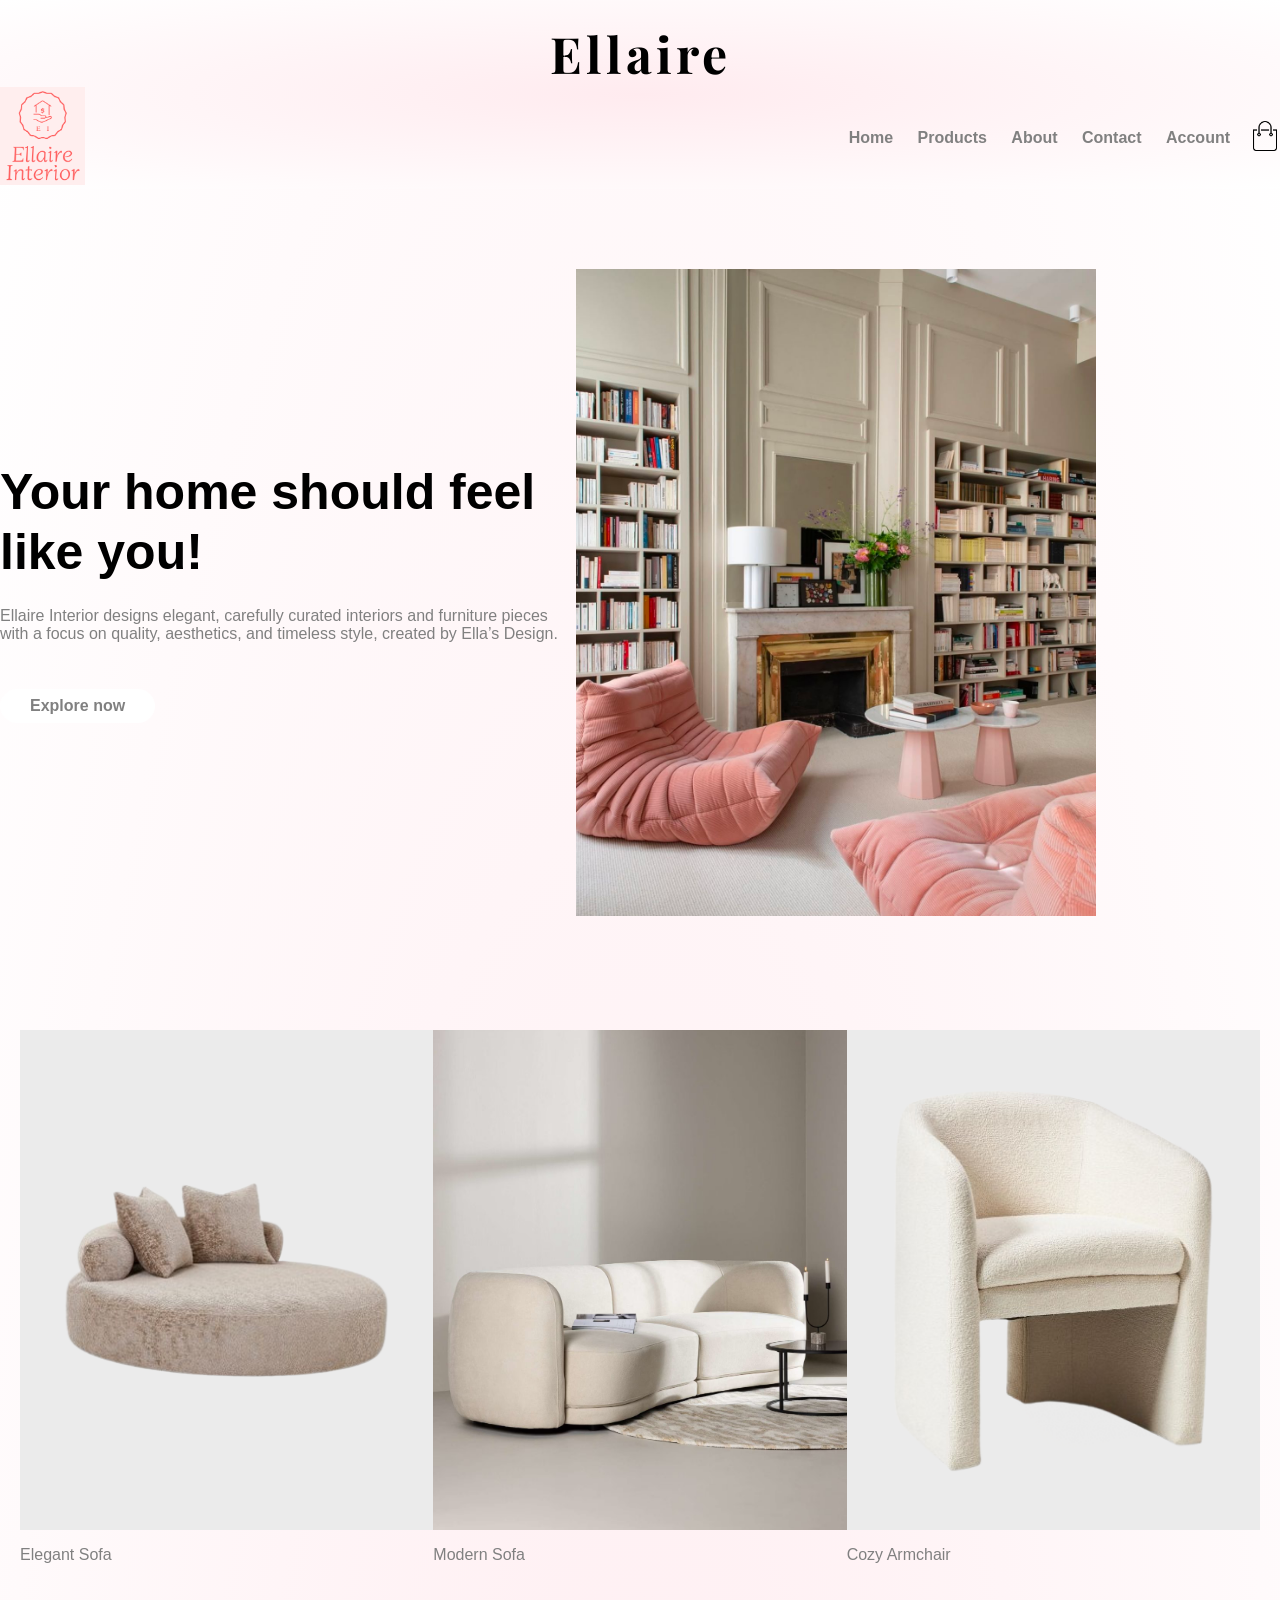
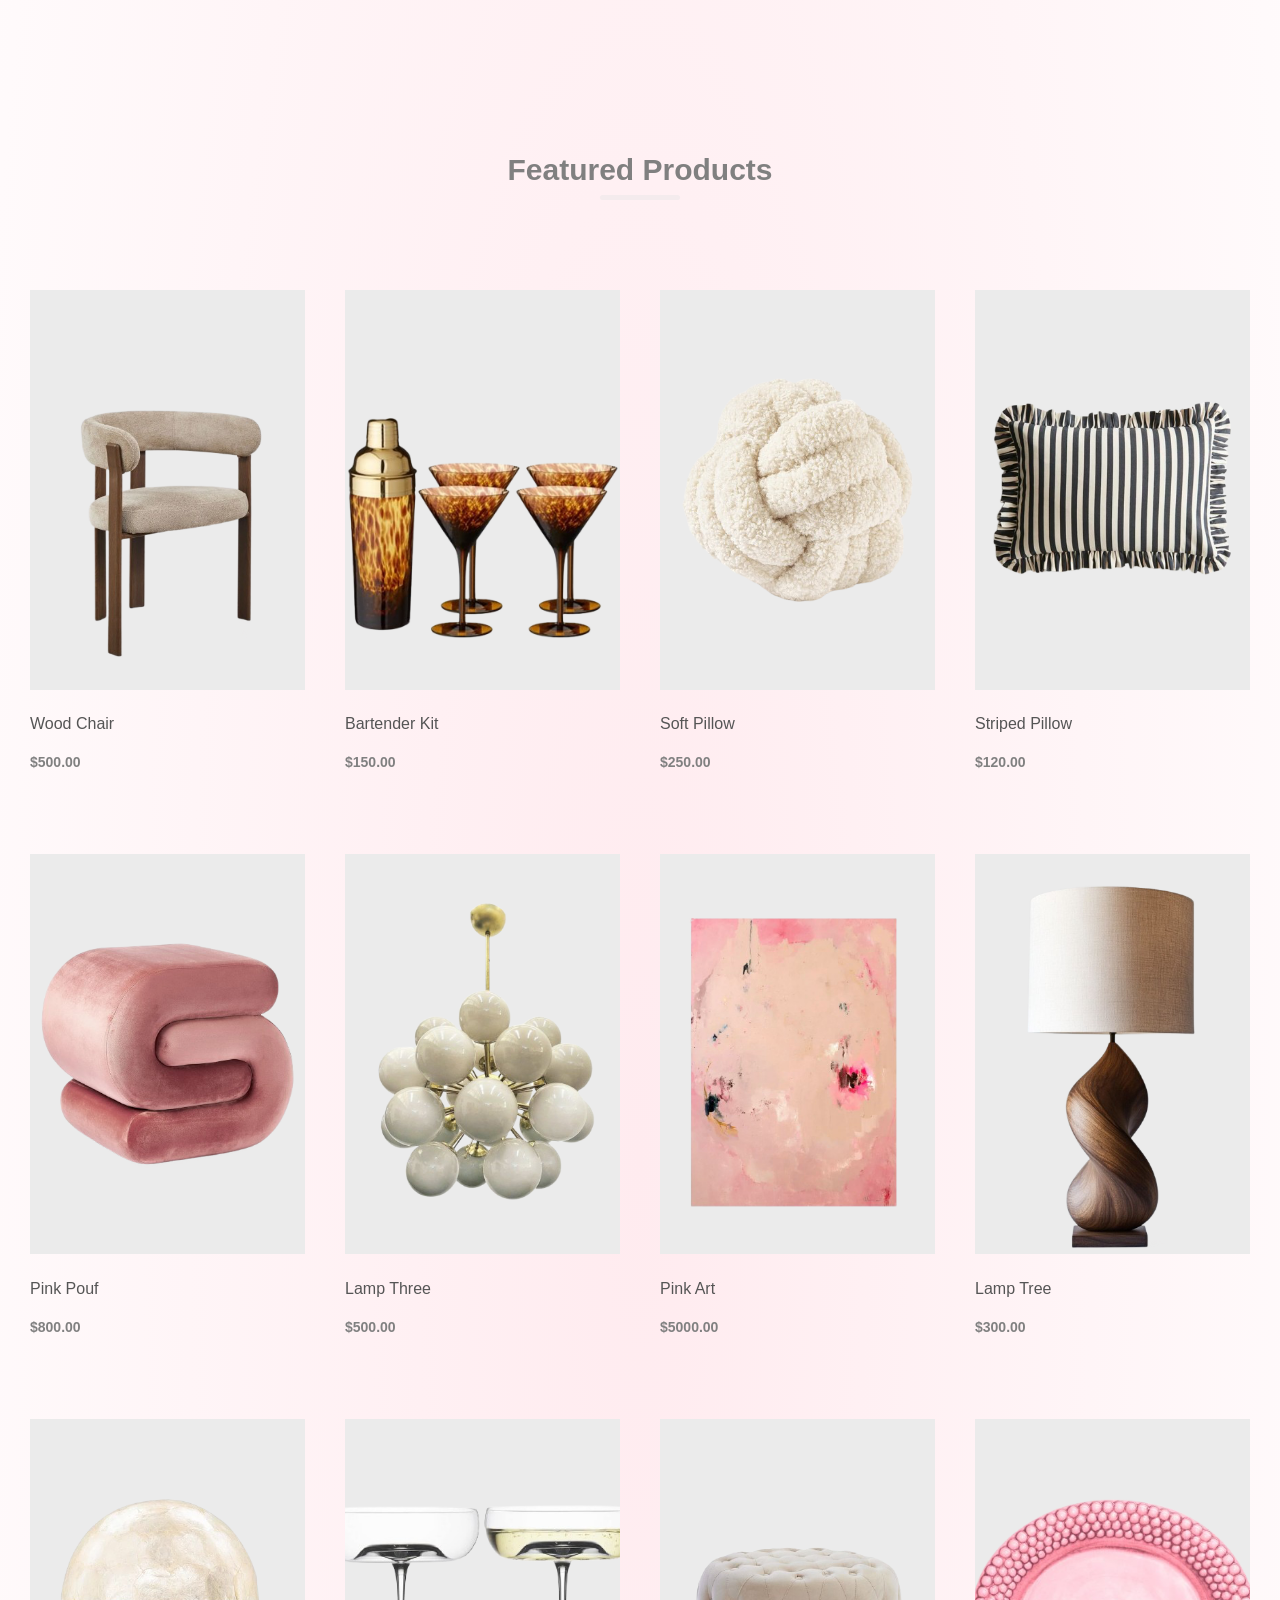
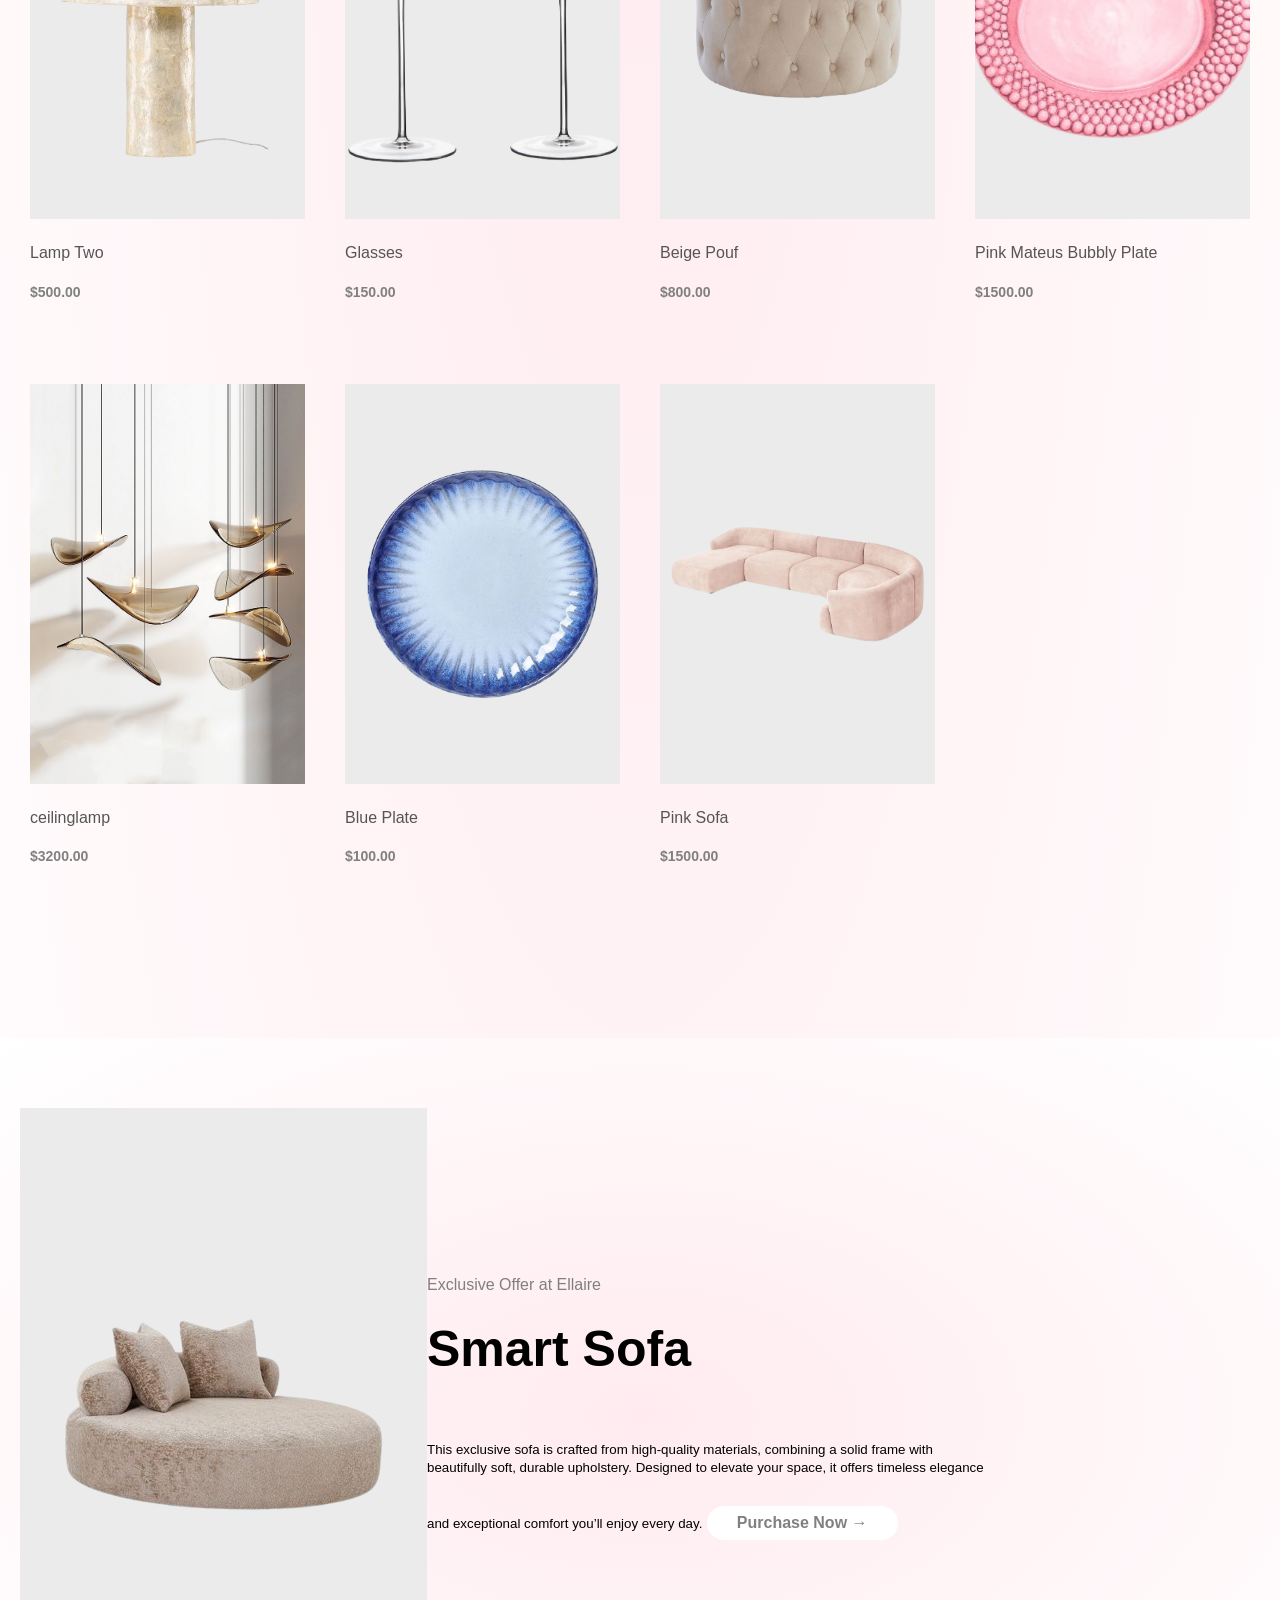
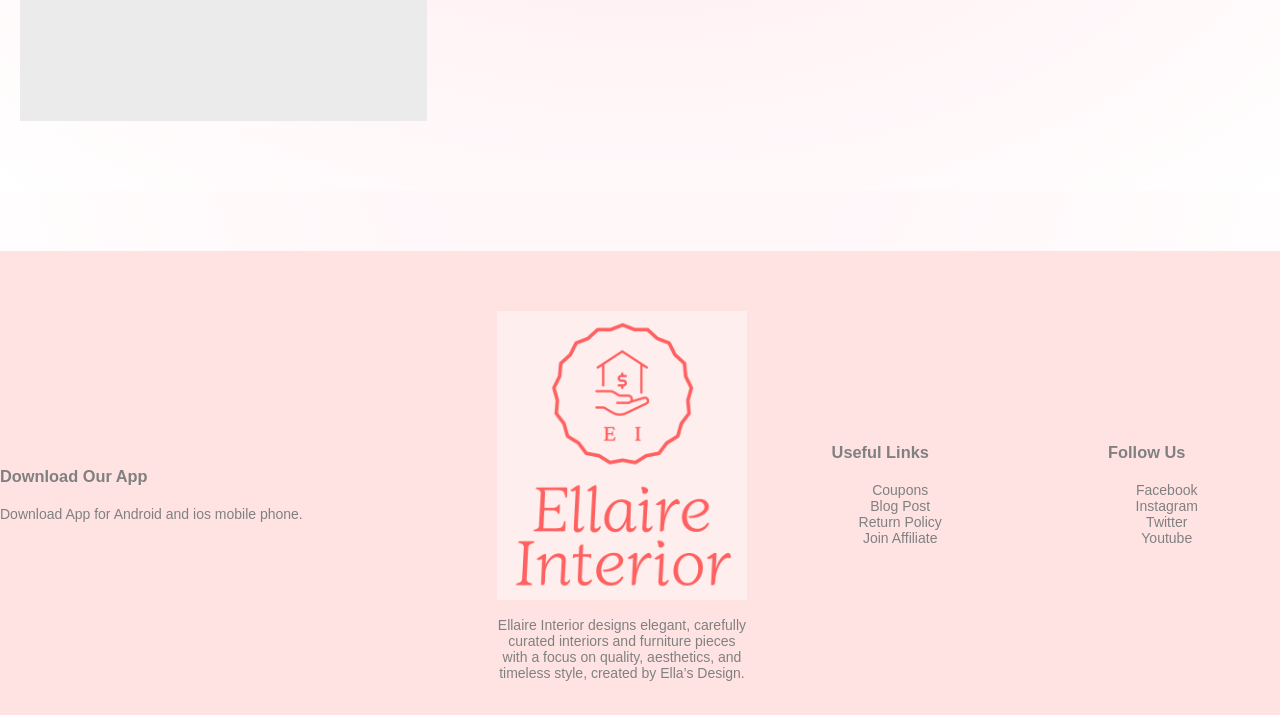
==== commit 3823b6ba: "Adding css grid and comments" ====
--- a/index.html
+++ b/index.html
@@ -1,7 +1,10 @@
 <!doctype html>
 <html lang="en">
   <head>
-    <link href="https://fonts.googleapis.com/css2?family=Playfair+Display:wght@400;700&display=swap" rel="stylesheet">
+    <link
+      href="https://fonts.googleapis.com/css2?family=Playfair+Display:wght@400;700&display=swap"
+      rel="stylesheet"
+    />
     <meta charset="UTF-8" />
     <meta name="viewport" content="width=device-width, initial-scale=1.0" />
     <link rel="stylesheet" href="main.css" />
@@ -9,22 +12,27 @@
   </head>
 
   <body>
-    <div class="header">
-
-        <a href="index.html" class="logo-link">
-      <h1 class="site-title">Ellaire</h1>
-     </a>
+    <div class="page-grid">
+
+      <!--header-->
+      <header class="site-header">
+        <div class="header">
+      <a href="index.html" class="logo-link">
+        <h1 class="site-title">Ellaire</h1>
+      </a>
 
       <div class="container">
         <div class="navbar">
+
           <div class="logo">
-            <a href="index.html"></a>
-            <img src="images/logo.png" width="85px" alt="Ellaire logo" />
+            <a href="index.html"
+              ><img src="images/logo.png" width="85px" alt="Ellaire logo" />
+            </a>
           </div>
 
           <nav>
-            <ul id="MenuItems">
-              <li><a href="#">Home</a></li>
+            <ul>
+              <li><a href="index.html">Home</a></li>
               <li><a href="products.html">Products</a></li>
               <li><a href="#">About</a></li>
               <li><a href="#">Contact</a></li>
@@ -32,11 +40,19 @@
             </ul>
           </nav>
 
-          <a href="cart.html">
-            <img src="images/cart.png" width="30px" height="30px" alt="Shopping Cart" />
-          </a>
-        </div>
-
+          <a href="cart.html" class="cart-wrapper">
+            <img src="images/cart.png" class="cart-icon" alt="Shopping cart" />
+            <span id="cart-count" class="cart-count"></span>
+          </a>
+        </div>
+        </div>
+
+        </div>
+        </header>
+
+        <!-- main -->
+         <main class="site-main">
+            <div class="container">
         <div class="row hero">
           <div class="col-2">
             <h1>Your home should feel like you!</h1>
@@ -53,7 +69,7 @@
           </div>
         </div>
       </div>
-    </div>
+
 
     <!-------- featured categories -------->
     <div class="categories">
@@ -80,129 +96,130 @@
     <!-------- featured products -------->
     <div class="small-container">
       <h2 class="title">Featured Products</h2>
-
-      <div class="row">
-        <div class="col-4">
-        <a href="product.html">
-          <img src="images/woodchairx.png" alt="Wood Chair" />
-          <h4>Wood Chair</h4>
-          <p>$500.00</p>
-          </a>
-        </div>
-
-        <div class="col-4">
-        <a href="product.html">
-          <img src="images/bartenderkitx.png" alt="Bartender Kit" />
-          <h4>Bartender Kit</h4>
-          <p>$150.00</p>
-          </a>
-        </div>
-
-        <div class="col-4">
-        <a href="product.html">
-          <img src="images/softpillowx.png" alt="Soft Pillow" />
-          <h4>Soft Pillow</h4>
-          <p>$250.00</p>
-        </a>
-        </div>
-
-        <div class="col-4">
-        <a href="product.html">
-          <img src="images/stripedpillowx.png" alt="Striped Pillow" />
-          <h4>Striped Pillow</h4>
-          <p>$120.00</p>
-        </a>
-        </div>
-
-        <div class="col-4">
-        <a href="product.html">
-          <img src="images/pinkpoufx.png" alt="Pink Pouf" />
-          <h4>Pink Pouf</h4>
-          <p>$800.00</p>
-        </a>
-        </div>
-
-        <div class="col-4">
-        <a href="product.html">
-          <img src="images/lamp-threex.png" alt="Lamp Three" />
-          <h4>Lamp Three</h4>
-          <p>$500.00</p>
-        </a>
-        </div>
-
-        <div class="col-4">
-        <a href="product.html">
-          <img src="images/pinkartx.png" alt="Pink Art" />
-          <h4>Pink Art</h4>
-          <p>$5000.00</p>
-        </a>
-        </div>
-
-        <div class="col-4">
-        <a href="product.html">
-          <img src="images/lamptreex.png" alt="Lamp Tree" />
-          <h4>Lamp Tree</h4>
-          <p>$300.00</p>
-        </a>
-        </div>
-
-        <div class="col-4">
-        <a href="product.html">
-          <img src="images/lamp-twox.png" alt="Lamp Two" />
-          <h4>Lamp Two</h4>
-          <p>$500.00</p>
-        </a>
-        </div>
-
-        <div class="col-4">
-        <a href="product.html">
-          <img src="images/glasses1x.png" alt="Glasses" />
-          <h4>Glasses</h4>
-          <p>$150.00</p>
-        </a>
-        </div>
-
-        <div class="col-4">
-            <a href="product.html">
-          <img src="images/poufx.png" alt="Beige Pouf" />
-          <h4>Beige Pouf</h4>
-          <p>$800.00</p>
-        </a>
-        </div>
-
-        <div class="col-4">
-        <a href="product.html">
-          <img src="images/pinkplatex.png" alt="Pink Mateus Bubbly Plate" />
-          <h4>Pink Mateus Bubbly Plate</h4>
-          <p>$1500.00</p>
-        </a>
-        </div>
-
-        <div class="col-4">
-        <a href="product.html">
-          <img src="images/ceilinglamp.jpg" alt="Ceiling Lamp" />
-          <h4>ceilinglamp</h4>
-          <p>$3200.00</p>
-        </a>
-        </div>
-
-        <div class="col-4">
-        <a href="product.html">
-          <img src="images/blueplatex.png" alt="Blue Plate" />
-          <h4>Blue Plate</h4>
-          <p>$100.00</p>
-        </a>
-        </div>
-
-        <div class="col-4">
-        <a href="product.html">
-          <img src="images/pinksofax.png" alt="Pink Sofa" />
-          <h4>Pink Sofa</h4>
-          <p>$1500.00</p>
-        </a>
-        </div>
-      </div>
-    </div>
+      <div class ="products-grid">
+
+        <div class="col-4">
+          <a href="product.html">
+            <img src="images/woodchairx.png" alt="Wood Chair" />
+            <h4>Wood Chair</h4>
+            <p>$500.00</p>
+          </a>
+        </div>
+
+        <div class="col-4">
+          <a href="product.html">
+            <img src="images/bartenderkitx.png" alt="Bartender Kit" />
+            <h4>Bartender Kit</h4>
+            <p>$150.00</p>
+          </a>
+        </div>
+
+        <div class="col-4">
+          <a href="product.html">
+            <img src="images/softpillowx.png" alt="Soft Pillow" />
+            <h4>Soft Pillow</h4>
+            <p>$250.00</p>
+          </a>
+        </div>
+
+        <div class="col-4">
+          <a href="product.html">
+            <img src="images/stripedpillowx.png" alt="Striped Pillow" />
+            <h4>Striped Pillow</h4>
+            <p>$120.00</p>
+          </a>
+        </div>
+
+        <div class="col-4">
+          <a href="product.html">
+            <img src="images/pinkpoufx.png" alt="Pink Pouf" />
+            <h4>Pink Pouf</h4>
+            <p>$800.00</p>
+          </a>
+        </div>
+
+        <div class="col-4">
+          <a href="product.html">
+            <img src="images/lamp-threex.png" alt="Lamp Three" />
+            <h4>Lamp Three</h4>
+            <p>$500.00</p>
+          </a>
+        </div>
+
+        <div class="col-4">
+          <a href="product.html">
+            <img src="images/pinkartx.png" alt="Pink Art" />
+            <h4>Pink Art</h4>
+            <p>$5000.00</p>
+          </a>
+        </div>
+
+        <div class="col-4">
+          <a href="product.html">
+            <img src="images/lamptreex.png" alt="Lamp Tree" />
+            <h4>Lamp Tree</h4>
+            <p>$300.00</p>
+          </a>
+        </div>
+
+        <div class="col-4">
+          <a href="product.html">
+            <img src="images/lamp-twox.png" alt="Lamp Two" />
+            <h4>Lamp Two</h4>
+            <p>$500.00</p>
+          </a>
+        </div>
+
+        <div class="col-4">
+          <a href="product.html">
+            <img src="images/glasses1x.png" alt="Glasses" />
+            <h4>Glasses</h4>
+            <p>$150.00</p>
+          </a>
+        </div>
+
+        <div class="col-4">
+          <a href="product.html">
+            <img src="images/poufx.png" alt="Beige Pouf" />
+            <h4>Beige Pouf</h4>
+            <p>$800.00</p>
+          </a>
+        </div>
+
+        <div class="col-4">
+          <a href="product.html">
+            <img src="images/pinkplatex.png" alt="Pink Mateus Bubbly Plate" />
+            <h4>Pink Mateus Bubbly Plate</h4>
+            <p>$1500.00</p>
+          </a>
+        </div>
+
+        <div class="col-4">
+          <a href="product.html">
+            <img src="images/ceilinglamp.jpg" alt="Ceiling Lamp" />
+            <h4>ceilinglamp</h4>
+            <p>$3200.00</p>
+          </a>
+        </div>
+
+        <div class="col-4">
+          <a href="product.html">
+            <img src="images/blueplatex.png" alt="Blue Plate" />
+            <h4>Blue Plate</h4>
+            <p>$100.00</p>
+          </a>
+        </div>
+
+        <div class="col-4">
+          <a href="product.html">
+            <img src="images/pinksofax.png" alt="Pink Sofa" />
+            <h4>Pink Sofa</h4>
+            <p>$1500.00</p>
+          </a>
+        </div>
+        </div>
+        </div>
+
 
     <!-------- offer -------->
     <div class="offer">
@@ -227,8 +244,10 @@
         </div>
       </div>
     </div>
+</main>
     <!-------- footer -------->
-    <div class="footer">
+    <footer class="site-footer">
+     <div class="footer">
       <div class="container">
         <div class="row">
           <div class="footer-col-1">
@@ -238,11 +257,9 @@
 
           <div class="footer-col-2">
             <img src="images/logo.png" alt="logo" />
-            <p>
-              Ellaire Interior designs elegant, carefully curated interiors and
+            <p> Ellaire Interior designs elegant, carefully curated interiors and
               furniture pieces with a focus on quality, aesthetics, and timeless
-              style, created by Ella’s Design.
-            </p>
+              style, created by Ella’s Design.</p>
           </div>
 
           <div class="footer-col-3">
@@ -267,5 +284,28 @@
         </div>
       </div>
     </div>
+    </footer>
+    </div>
+
+    <!--Cart badge code-->
+    <script>
+      function updateCartCount() {
+        let cart = JSON.parse(localStorage.getItem("cart")) || [];
+        let totalItems = cart.reduce((sum, item) => sum + item.quantity, 0);
+
+        const cartCount = document.getElementById("cart-count");
+        if (!cartCount) return;
+
+        if (totalItems > 0) {
+          cartCount.textContent = totalItems;
+          cartCount.style.display = "flex";
+        } else {
+          cartCount.style.display = "none";
+        }
+      }
+
+      updateCartCount();
+
+    </script>
   </body>
 </html>
--- a/main.css
+++ b/main.css
@@ -1,4 +1,29 @@
-/*Hela bakgrund rosa*/
+/*Page layout with CSS GRID*/
+.page-grid {
+  display: grid;
+  grid-template-rows: auto 1fr auto;
+  min-height: 100vh;
+}
+site.header {
+  grid-row: 1;
+}
+
+.site-main {
+  grid-row: 2;
+  padding: 60px 0;
+}
+
+.site-footer {
+  grid-row: 3;
+}
+
+.products-grid {
+  display: grid;
+  grid-template-columns: repeat(4, 1fr);
+  gap: 20px;
+}
+
+/*Always background pink*/
 body {
   background: radial-gradient(rgb(255, 235, 239), white);
   margin: 0;
@@ -28,6 +53,8 @@
   justify-content: space-between;
   width: 100%;
 }
+
+/*push navigation to right*/
 nav {
   margin-left: auto;
 }
@@ -68,24 +95,9 @@
   padding-right: 0;
 }
 
-header {
-  background-color: rgb(255, 202, 244);
-  grid-area: header;
-}
-
-main {
-  background-color: darkorange;
-  grid-area: main;
-}
-
 aside {
   background-color: darkslategrey;
   grid-area: aside;
-}
-
-footer {
-  background-color: indianred;
-  grid-area: footer;
 }
 
 .row {
@@ -108,6 +120,8 @@
   line-height: 60px;
   margin: 25px 0;
 }
+
+/*button styling*/
 .btn {
   display: inline-block;
   background: white;
@@ -141,8 +155,7 @@
 .small-container {
   max-width: 1300px;
   margin: auto;
-  padding-left: 0px;
-  padding-right: 0px;
+  padding: 40px 20px;
 }
 
 .col-4 {
@@ -163,6 +176,7 @@
   color: grey;
 }
 
+/*underline under titles*/
 .title::after {
   content: "";
   background: rgb(244, 235, 237);
@@ -191,7 +205,7 @@
   padding: 30px 0;
 }
 
-/*footer*/
+/*footer styling*/
 .footer {
   background: rgb(255, 227, 227);
   color: grey;
@@ -293,12 +307,12 @@
   margin-top: 20px;
 }
 .single-product input {
-  width: 50px;
+  width: 65px;
   height: 40px;
   padding: 10px;
-  font-size: 20px;
-  margin-right: 10px;
-  border: 1px solid #ff523b;
+  font-size: 18px;
+  margin-right: 15px;
+  border: 1px solid #000000;
 }
 input:focus {
   outline: none;
@@ -315,8 +329,8 @@
 }
 /* Media for less than 600 screen size*/
 @media only screen and (max-width: 600px) {
-  .row {
-    text-align: center;
+  .products-grid {
+    grid-template-columns: repeat(2, 1fr);
   }
   .col-2,
   .col-3,
@@ -357,6 +371,8 @@
   cursor: pointer;
   display: none;
 }
+
+/*universal sizing*/
 * {
   box-sizing: border-box;
 }
@@ -378,7 +394,7 @@
   margin: 0 auto;
 }
 .small-container .row {
-    flex-wrap: wrap;
+  flex-wrap: wrap;
 }
 .single-product .col-2:first-child {
   flex: 0 0 55%;
@@ -393,17 +409,37 @@
 }
 
 .brand {
-    display: flex;
-    align-items: center;
-    gap: 10px;
-    text-decoration: none;
-    color: inherit;
-    position: relative;
-    z-index: 99999;
-    pointer-events: auto;
-    cursor: pointer;
-}
-
-.brand img .brand span{
-    pointer-events: none;
-}
+  display: flex;
+  align-items: center;
+  gap: 10px;
+  text-decoration: none;
+  color: inherit;
+  position: relative;
+  z-index: 99999;
+  pointer-events: auto;
+  cursor: pointer;
+}
+
+.brand img .brand span {
+  pointer-events: none;
+}
+/*cart bagde wrapper and styling*/
+.cart-wrapper {
+  position: relative;
+  display: inline-block;
+}
+
+.cart-count {
+  position: absolute;
+  top: -10px;
+  right: -10px;
+  background-color: rgb(255, 160, 211);
+  color: white;
+  font-size: 12px;
+  width: 18px;
+  height: 18px;
+  border-radius: 50%;
+  display: none;
+  align-items: center;
+  justify-content: center;
+}
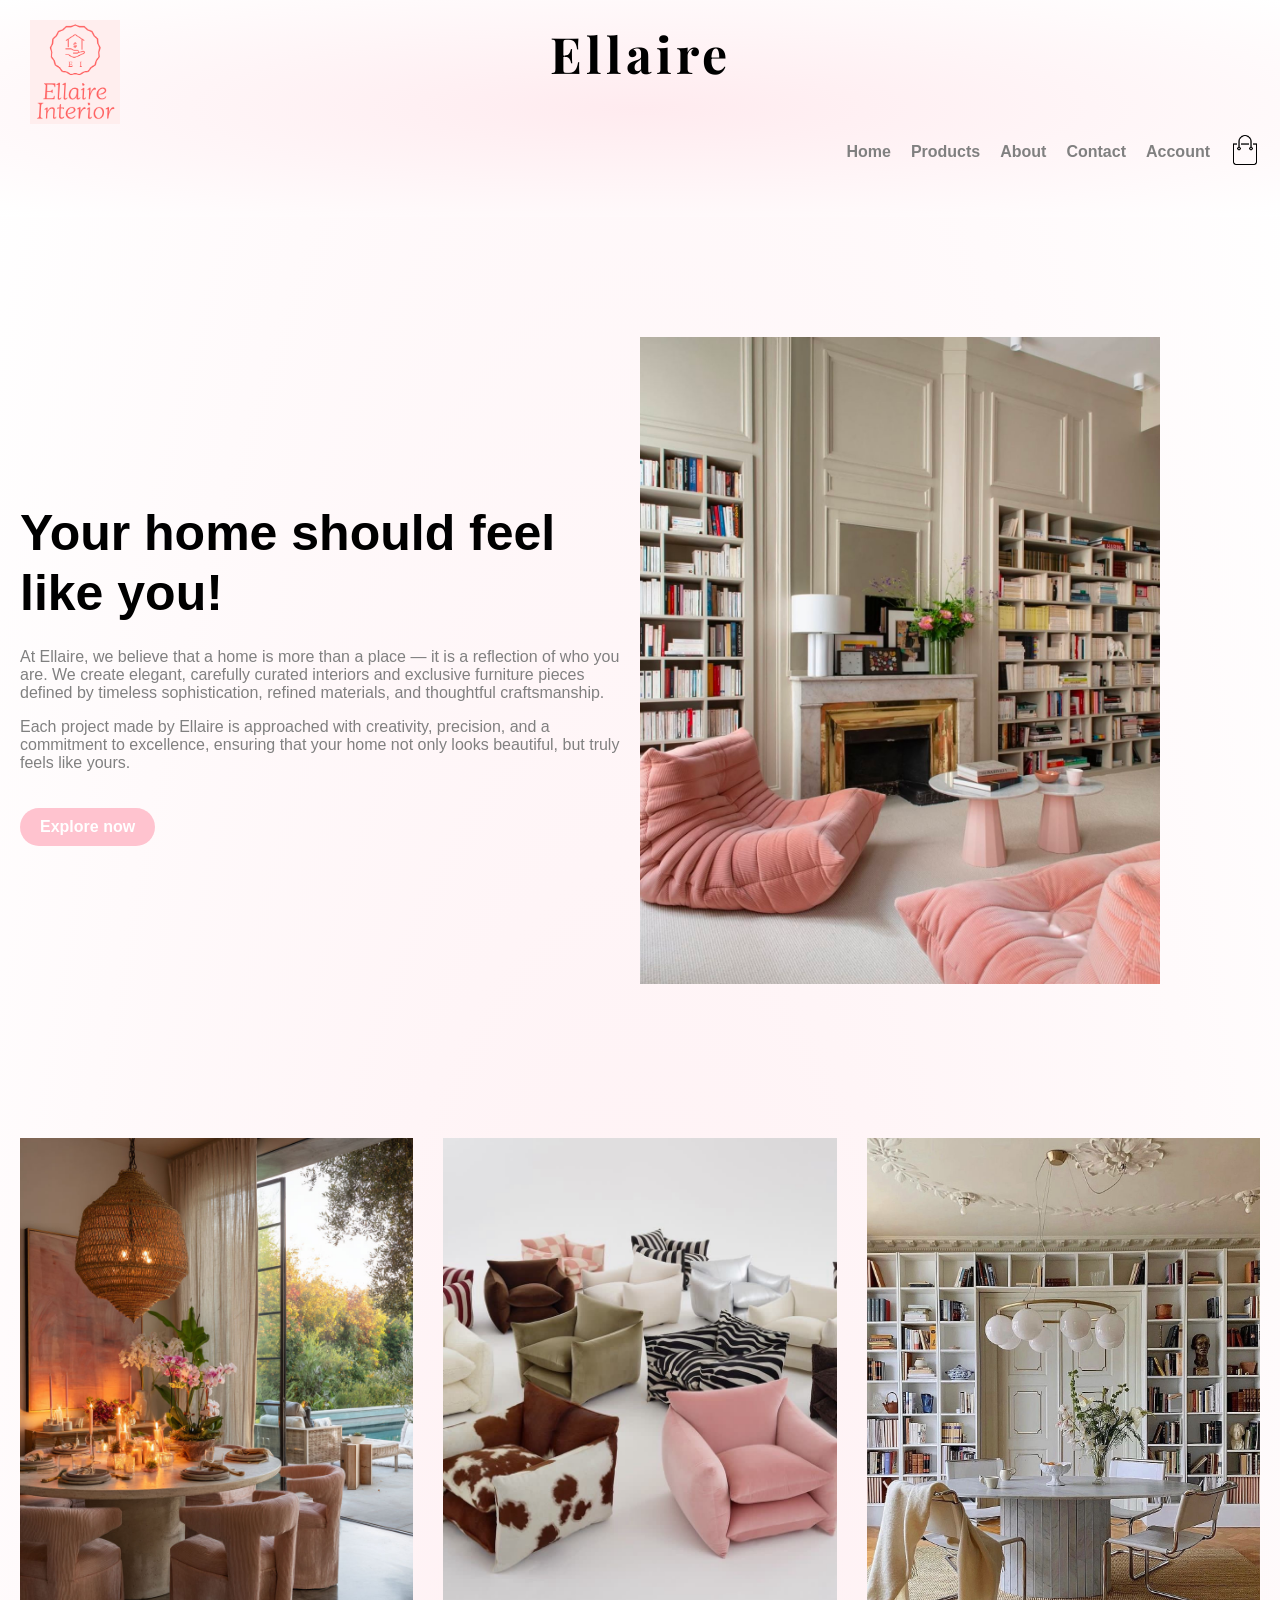
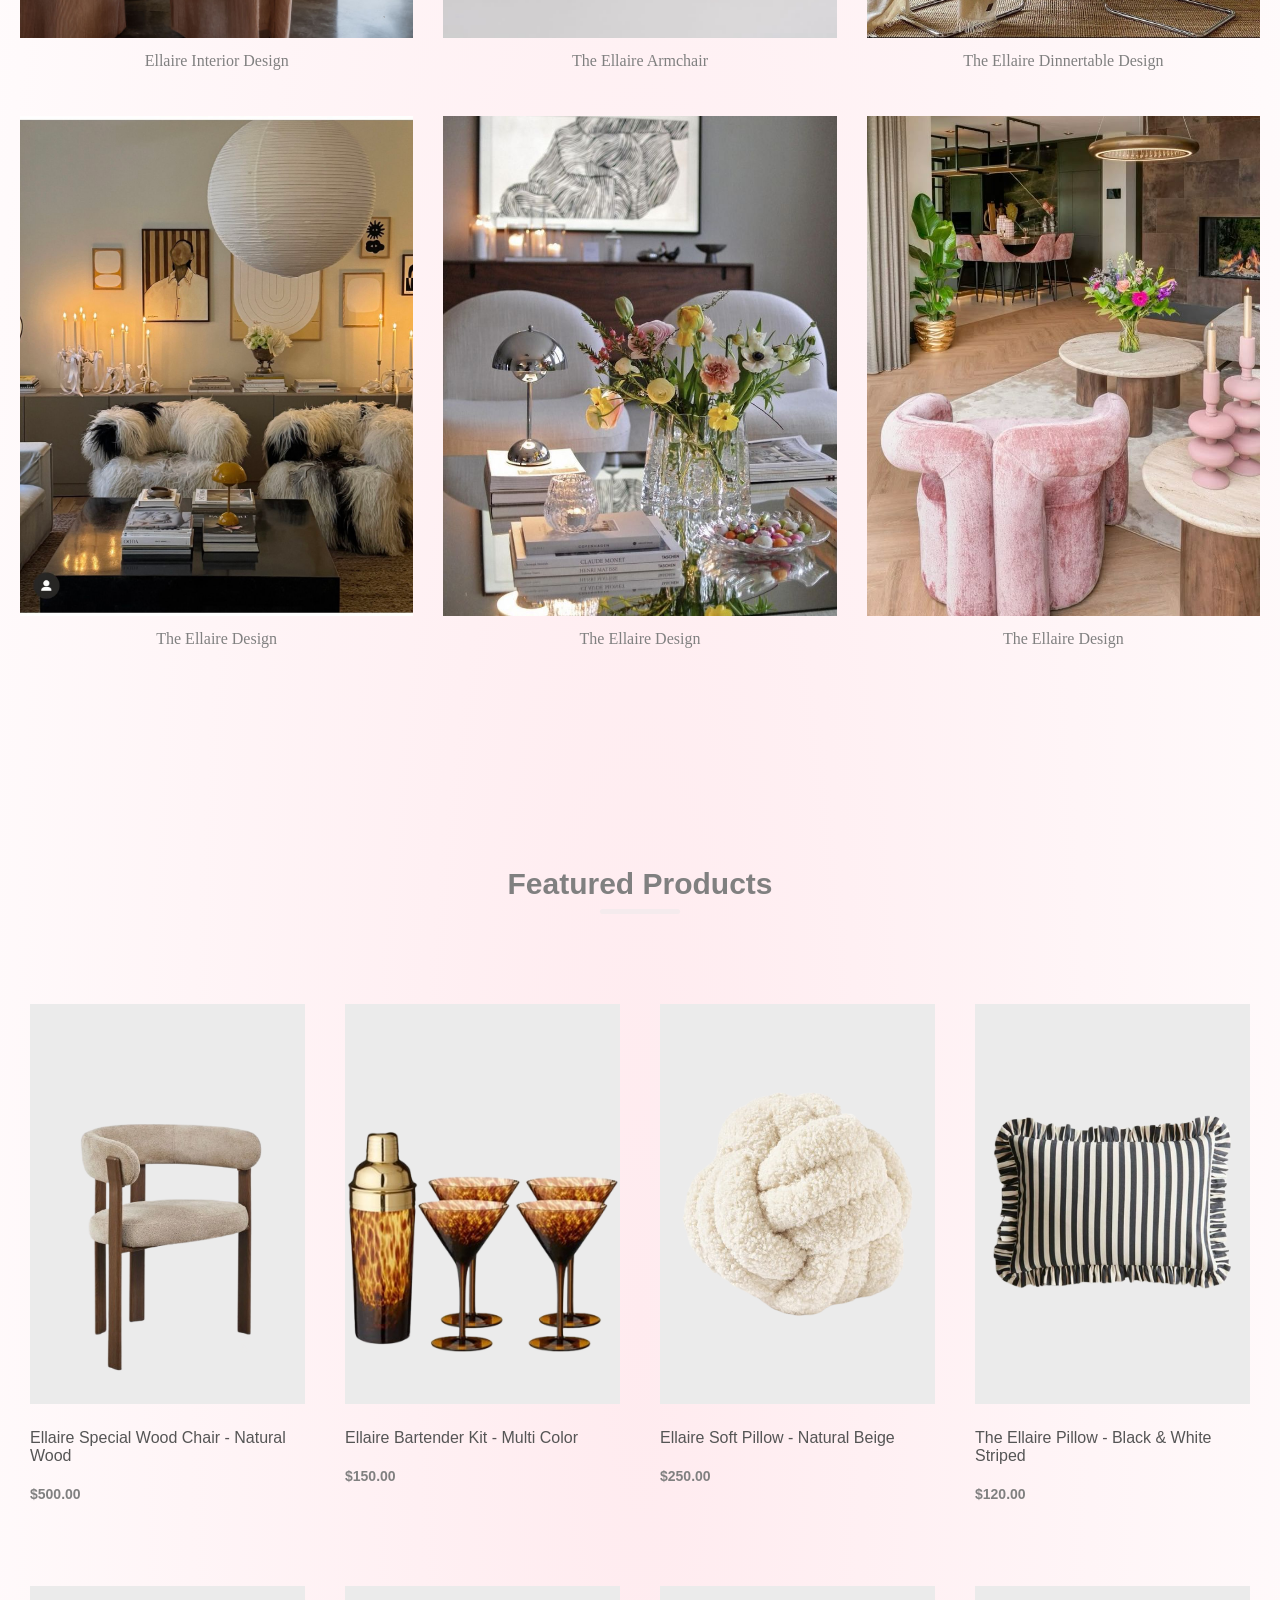
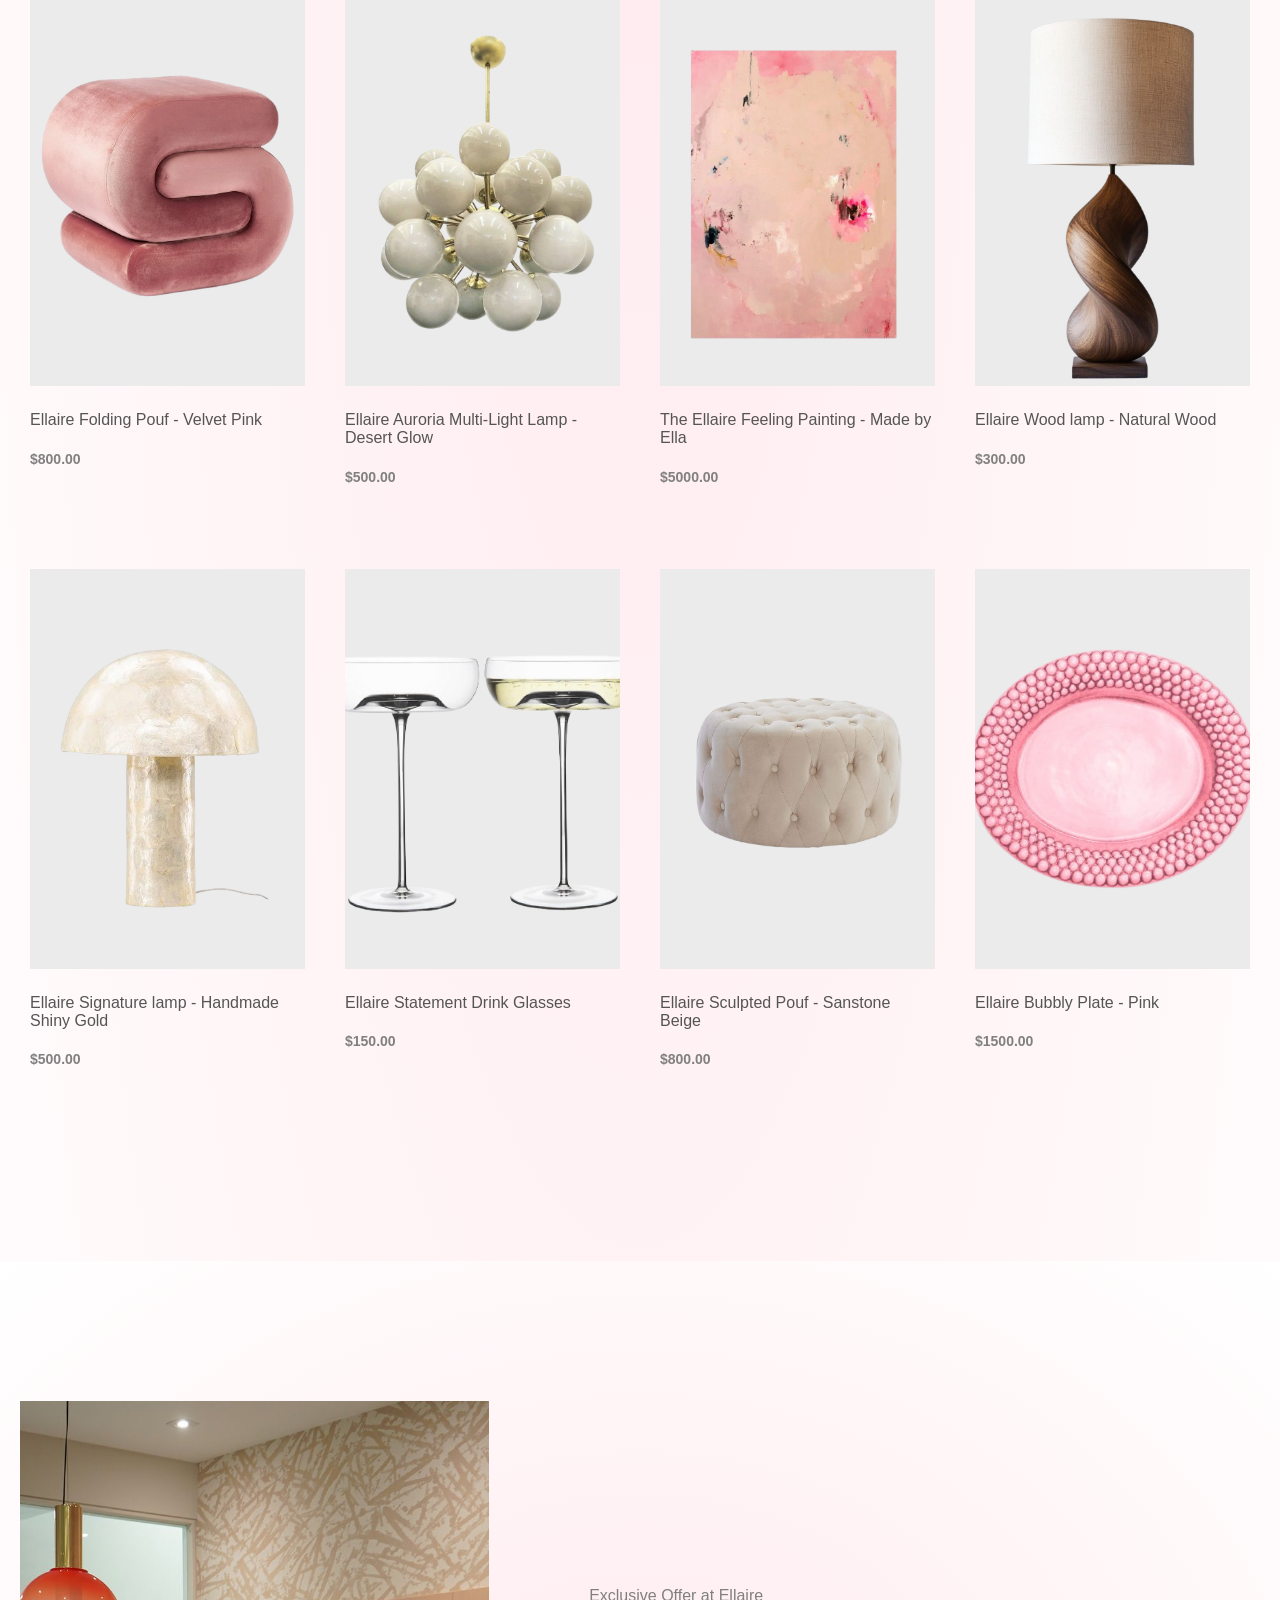
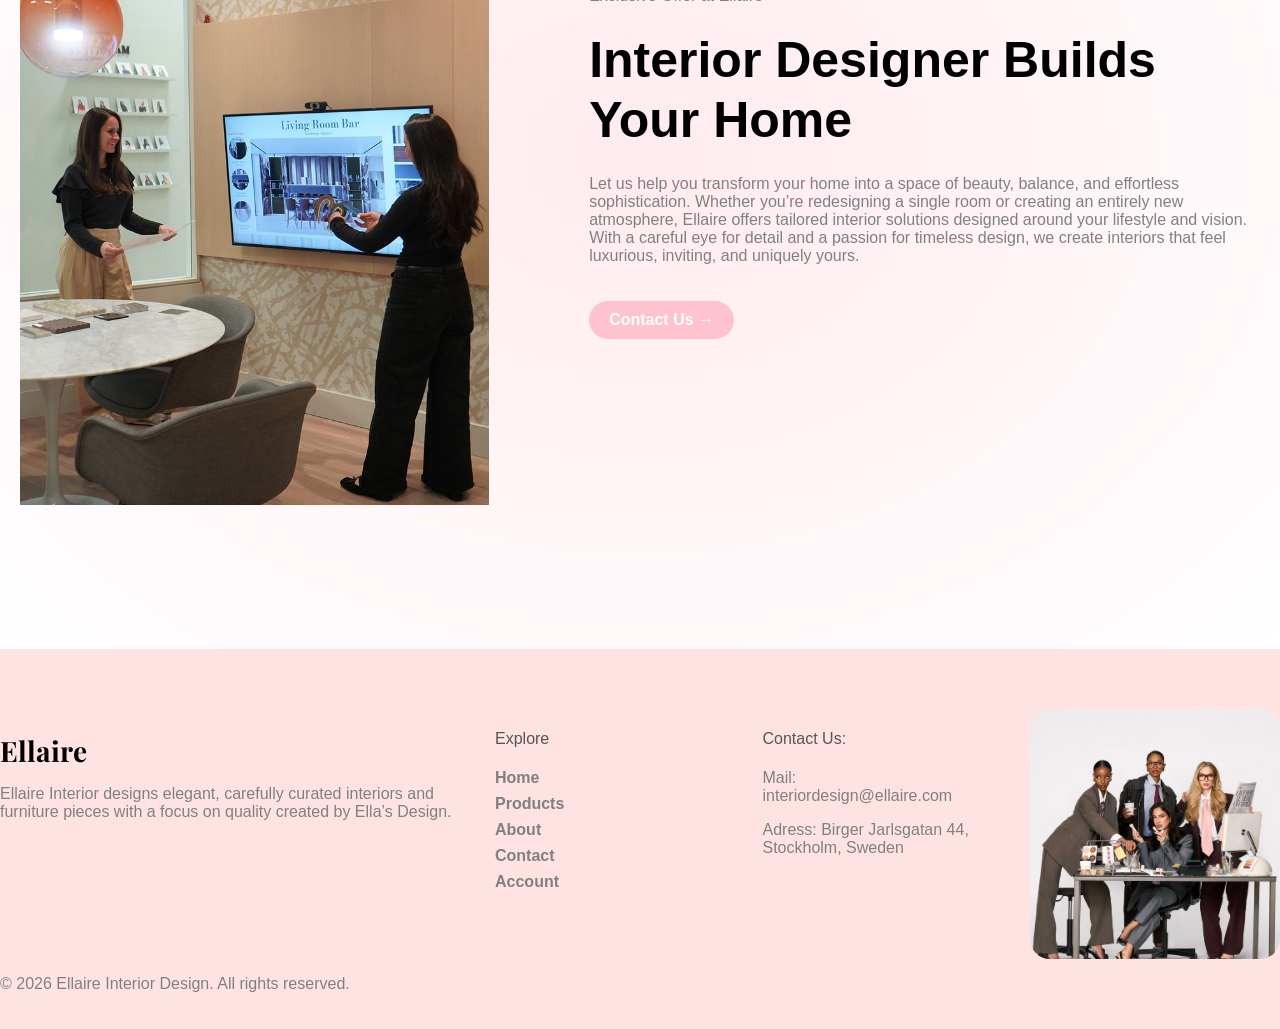
==== commit 8f5c895b: "changed order in main.css and adding header.html, footer.html and script.js" ====
--- a/index.html
+++ b/index.html
@@ -13,42 +13,7 @@
 
   <body>
     <div class="page-grid">
-
-      <!--header-->
-      <header class="site-header">
-        <div class="header">
-      <a href="index.html" class="logo-link">
-        <h1 class="site-title">Ellaire</h1>
-      </a>
-
-      <div class="container">
-        <div class="navbar">
-
-          <div class="logo">
-            <a href="index.html"
-              ><img src="images/logo.png" width="85px" alt="Ellaire logo" />
-            </a>
-          </div>
-
-          <nav>
-            <ul>
-              <li><a href="index.html">Home</a></li>
-              <li><a href="products.html">Products</a></li>
-              <li><a href="#">About</a></li>
-              <li><a href="#">Contact</a></li>
-              <li><a href="#">Account</a></li>
-            </ul>
-          </nav>
-
-          <a href="cart.html" class="cart-wrapper">
-            <img src="images/cart.png" class="cart-icon" alt="Shopping cart" />
-            <span id="cart-count" class="cart-count"></span>
-          </a>
-        </div>
-        </div>
-
-        </div>
-        </header>
+        <div id="header"></div>
 
         <!-- main -->
          <main class="site-main">
@@ -57,9 +22,9 @@
           <div class="col-2">
             <h1>Your home should feel like you!</h1>
             <p>
-              Ellaire Interior designs elegant, carefully curated interiors and
-              furniture pieces with a focus on quality, aesthetics, and timeless
-              style, created by Ella’s Design.
+               At Ellaire, we believe that a home is more than a place — it is a reflection of who you are. We create elegant, carefully curated interiors and exclusive furniture pieces defined by timeless sophistication, refined materials, and thoughtful craftsmanship.
+            </p>
+            <p> Each project made by Ellaire is approached with creativity, precision, and a commitment to excellence, ensuring that your home not only looks beautiful, but truly feels like yours.
             </p>
             <a href="" class="btn">Explore now </a>
           </div>
@@ -76,20 +41,37 @@
       <div class="small-container">
         <div class="row">
           <div class="col-3">
-            <img src="images/sofax.png" alt="sofa" />
-            <p class="caption">Elegant Sofa</p>
-          </div>
-
-          <div class="col-3">
-            <img src="images/sofa-two.avif" alt="sofa two" />
-            <p class="caption">Modern Sofa</p>
-          </div>
-
-          <div class="col-3">
-            <img src="images/armchair-onex.png" alt="armchair one" />
-            <p class="caption">Cozy Armchair</p>
-          </div>
-        </div>
+            <img src="images/homepage.JPG" alt="Ellaire Interior Design" />
+            <p class="caption">Ellaire Interior Design</p>
+          </div>
+
+          <div class="col-3">
+            <img src="images/homepage1.JPG" alt="The Ellaire Armchair" />
+            <p class="caption">The Ellaire Armchair</p>
+          </div>
+
+          <div class="col-3">
+            <img src="images/homepage2.JPG" alt="The Ellaire Dinnertable" />
+            <p class="caption">The Ellaire Dinnertable Design</p>
+          </div>
+
+          <div class="col-3">
+          <img src="images/homepage4.jpg" alt="The Ellaire Design" />
+         <p class="caption">The Ellaire Design</p>
+        </div>
+
+        <div class="col-3">
+          <img src="images/homepage5.jpg" alt="The Ellaire Design" />
+         <p class="caption">The Ellaire Design</p>
+        </div>
+
+        <div class="col-3">
+        <img src="images/homepage6.jpg" alt="The Ellaire Design" />
+         <p class="caption">The Ellaire Design</p>
+         </div>
+
+        </div>
+      </div>
       </div>
     </div>
 
@@ -101,7 +83,7 @@
         <div class="col-4">
           <a href="product.html">
             <img src="images/woodchairx.png" alt="Wood Chair" />
-            <h4>Wood Chair</h4>
+            <h4>Ellaire Special Wood Chair - Natural Wood</h4>
             <p>$500.00</p>
           </a>
         </div>
@@ -109,7 +91,7 @@
         <div class="col-4">
           <a href="product.html">
             <img src="images/bartenderkitx.png" alt="Bartender Kit" />
-            <h4>Bartender Kit</h4>
+            <h4>Ellaire Bartender Kit - Multi Color</h4>
             <p>$150.00</p>
           </a>
         </div>
@@ -117,7 +99,7 @@
         <div class="col-4">
           <a href="product.html">
             <img src="images/softpillowx.png" alt="Soft Pillow" />
-            <h4>Soft Pillow</h4>
+            <h4>Ellaire Soft Pillow - Natural Beige</h4>
             <p>$250.00</p>
           </a>
         </div>
@@ -125,7 +107,7 @@
         <div class="col-4">
           <a href="product.html">
             <img src="images/stripedpillowx.png" alt="Striped Pillow" />
-            <h4>Striped Pillow</h4>
+            <h4>The Ellaire Pillow - Black & White Striped</h4>
             <p>$120.00</p>
           </a>
         </div>
@@ -133,7 +115,7 @@
         <div class="col-4">
           <a href="product.html">
             <img src="images/pinkpoufx.png" alt="Pink Pouf" />
-            <h4>Pink Pouf</h4>
+            <h4>Ellaire Folding Pouf - Velvet Pink</h4>
             <p>$800.00</p>
           </a>
         </div>
@@ -141,7 +123,7 @@
         <div class="col-4">
           <a href="product.html">
             <img src="images/lamp-threex.png" alt="Lamp Three" />
-            <h4>Lamp Three</h4>
+            <h4>Ellaire Auroria Multi-Light Lamp - Desert Glow</h4>
             <p>$500.00</p>
           </a>
         </div>
@@ -149,7 +131,7 @@
         <div class="col-4">
           <a href="product.html">
             <img src="images/pinkartx.png" alt="Pink Art" />
-            <h4>Pink Art</h4>
+            <h4>The Ellaire Feeling Painting - Made by Ella </h4>
             <p>$5000.00</p>
           </a>
         </div>
@@ -157,7 +139,7 @@
         <div class="col-4">
           <a href="product.html">
             <img src="images/lamptreex.png" alt="Lamp Tree" />
-            <h4>Lamp Tree</h4>
+            <h4>Ellaire Wood lamp - Natural Wood</h4>
             <p>$300.00</p>
           </a>
         </div>
@@ -165,7 +147,7 @@
         <div class="col-4">
           <a href="product.html">
             <img src="images/lamp-twox.png" alt="Lamp Two" />
-            <h4>Lamp Two</h4>
+            <h4>Ellaire Signature lamp - Handmade Shiny Gold </h4>
             <p>$500.00</p>
           </a>
         </div>
@@ -173,7 +155,7 @@
         <div class="col-4">
           <a href="product.html">
             <img src="images/glasses1x.png" alt="Glasses" />
-            <h4>Glasses</h4>
+            <h4>Ellaire Statement Drink Glasses</h4>
             <p>$150.00</p>
           </a>
         </div>
@@ -181,7 +163,7 @@
         <div class="col-4">
           <a href="product.html">
             <img src="images/poufx.png" alt="Beige Pouf" />
-            <h4>Beige Pouf</h4>
+            <h4>Ellaire Sculpted Pouf - Sanstone Beige</h4>
             <p>$800.00</p>
           </a>
         </div>
@@ -189,123 +171,35 @@
         <div class="col-4">
           <a href="product.html">
             <img src="images/pinkplatex.png" alt="Pink Mateus Bubbly Plate" />
-            <h4>Pink Mateus Bubbly Plate</h4>
+            <h4>Ellaire Bubbly Plate - Pink</h4>
             <p>$1500.00</p>
           </a>
         </div>
-
-        <div class="col-4">
-          <a href="product.html">
-            <img src="images/ceilinglamp.jpg" alt="Ceiling Lamp" />
-            <h4>ceilinglamp</h4>
-            <p>$3200.00</p>
-          </a>
-        </div>
-
-        <div class="col-4">
-          <a href="product.html">
-            <img src="images/blueplatex.png" alt="Blue Plate" />
-            <h4>Blue Plate</h4>
-            <p>$100.00</p>
-          </a>
-        </div>
-
-        <div class="col-4">
-          <a href="product.html">
-            <img src="images/pinksofax.png" alt="Pink Sofa" />
-            <h4>Pink Sofa</h4>
-            <p>$1500.00</p>
-          </a>
-        </div>
-        </div>
-        </div>
-
+        </div>
+        </div>
 
     <!-------- offer -------->
     <div class="offer">
       <div class="small-container">
         <div class="row">
           <div class="offer-col-2">
-            <img src="images/sofax.png" class="offer-img" />
+            <img src="images/interiordesign.jpg" class="offer-img" />
           </div>
 
           <div class="col-2">
             <p>Exclusive Offer at Ellaire</p>
-            <h1>Smart Sofa</h1>
-            <br /><br />
-            <small
-              >This exclusive sofa is crafted from high-quality materials,
-              combining a solid frame with beautifully soft, durable upholstery.
-              Designed to elevate your space, it offers timeless elegance and
-              exceptional comfort you’ll enjoy every day.</small
-            >
-            <a href="" class="btn">Purchase Now &#8594;</a>
+            <h1>Interior Designer Builds Your Home</h1>
+              <p class="offer-text">Let us help you transform your home into a space of beauty, balance, and effortless sophistication. Whether you’re redesigning a single room or creating an entirely new atmosphere, Ellaire offers tailored interior solutions designed around your lifestyle and vision. With a careful eye for detail and a passion for timeless design, we create interiors that feel luxurious, inviting, and uniquely yours.
+              </p>
+            <a href="Contact us at: interiordesign@ellaire.com" class="btn">Contact Us &#8594;
+            </a>
           </div>
         </div>
       </div>
     </div>
 </main>
-    <!-------- footer -------->
-    <footer class="site-footer">
-     <div class="footer">
-      <div class="container">
-        <div class="row">
-          <div class="footer-col-1">
-            <h3>Download Our App</h3>
-            <p>Download App for Android and ios mobile phone.</p>
-          </div>
-
-          <div class="footer-col-2">
-            <img src="images/logo.png" alt="logo" />
-            <p> Ellaire Interior designs elegant, carefully curated interiors and
-              furniture pieces with a focus on quality, aesthetics, and timeless
-              style, created by Ella’s Design.</p>
-          </div>
-
-          <div class="footer-col-3">
-            <h3>Useful Links</h3>
-            <ul>
-              <li>Coupons</li>
-              <li>Blog Post</li>
-              <li>Return Policy</li>
-              <li>Join Affiliate</li>
-            </ul>
-          </div>
-
-          <div class="footer-col-4">
-            <h3>Follow Us</h3>
-            <ul>
-              <li>Facebook</li>
-              <li>Instagram</li>
-              <li>Twitter</li>
-              <li>Youtube</li>
-            </ul>
-          </div>
-        </div>
-      </div>
-    </div>
-    </footer>
-    </div>
-
-    <!--Cart badge code-->
-    <script>
-      function updateCartCount() {
-        let cart = JSON.parse(localStorage.getItem("cart")) || [];
-        let totalItems = cart.reduce((sum, item) => sum + item.quantity, 0);
-
-        const cartCount = document.getElementById("cart-count");
-        if (!cartCount) return;
-
-        if (totalItems > 0) {
-          cartCount.textContent = totalItems;
-          cartCount.style.display = "flex";
-        } else {
-          cartCount.style.display = "none";
-        }
-      }
-
-      updateCartCount();
-
-    </script>
-  </body>
+<script src="script.js"></script>
+    <div id="footer">
+  </div>
+ </body>
 </html>
--- a/main.css
+++ b/main.css
@@ -1,116 +1,148 @@
-/*Page layout with CSS GRID*/
-.page-grid {
-  display: grid;
-  grid-template-rows: auto 1fr auto;
-  min-height: 100vh;
-}
-site.header {
-  grid-row: 1;
-}
-
-.site-main {
-  grid-row: 2;
-  padding: 60px 0;
-}
-
-.site-footer {
-  grid-row: 3;
-}
-
-.products-grid {
-  display: grid;
-  grid-template-columns: repeat(4, 1fr);
-  gap: 20px;
-}
-
+/*universal sizing*/
+* {
+  box-sizing: border-box;
+}
 /*Always background pink*/
 body {
   background: radial-gradient(rgb(255, 235, 239), white);
   margin: 0;
   font-family: arial, sans-serif;
 }
-
-.cart-icon {
-  margin-left: 25px;
-  cursor: pointer;
-}
-
+/* ändrar designen/utseende på text*/
+a {
+  text-decoration: none;
+  color: grey;
+  font-family: "Arial", sans-serif;
+  font-weight: bold;
+}
+p {
+  color: grey;
+}
+ul {
+  list-style-type: none;
+  padding: 0;
+}
+
+/*PAGE LAYOUT with grid*/
+.page-grid {
+  display: grid;
+  grid-template-rows: auto 1fr auto;
+  min-height: 100vh;
+}
+.site-header {
+  grid-row: 1;
+}
+.site-main {
+  grid-row: 2;
+  padding: 60px 0;
+}
+.site-footer {
+  grid-row: 3;
+}
+/*bilder centrarade med whitespace från kanten*/
+.container,
+.small-container {
+  max-width: 1300px;
+  margin: auto;
+  padding: 40px 20px;
+}
+
+/*HEADER & NAVIGATION*/
+/*push navigation to right*/
+.header {
+  background: radial-gradient(rgb(255, 235, 239), white);
+}
 .site-title {
   font-family: "Playfair Display", serif;
   font-size: 50px;
   letter-spacing: 4px;
   text-align: center;
   margin: 0;
-  padding: 20px 0 0;
+  padding-top: 20px;
   color: rgb(0, 0, 0);
 }
-.header {
-  padding-top: 0;
-}
 .navbar {
   display: flex;
   align-items: center;
   justify-content: space-between;
   width: 100%;
 }
-
-/*push navigation to right*/
 nav {
   margin-left: auto;
 }
-
+nav ul {
+  display: flex;
+  gap: 20px;
+}
+/*cart bagde wrapper and styling*/
+.cart-wrapper {
+  position: relative;
+}
 .cart-icon {
+  width: 30px;
+  height: 30px;
   margin-left: 20px;
-}
-
-/*Tar bort punkter bredvid home osv. */
-nav ul {
-  display: inline-block;
-  list-style-type: none;
-}
-
-/* göra texten horisontellt. */
-nav ul li {
-  display: inline-block;
+  cursor: pointer;
+}
+
+.cart-count {
+  position: absolute;
+  top: -10px;
+  right: -10px;
+  background-color: rgb(255, 160, 211);
+  color: white;
+  font-size: 12px;
+  width: 18px;
+  height: 18px;
+  border-radius: 50%;
+  display: none;
+  align-items: center;
+  justify-content: center;
+}
+.menu-icon {
+  width: 28px;
   margin-left: 20px;
-}
-
-/* ändrar designen/utseende på text*/
-a {
-  text-decoration: none;
-  color: grey;
-  font-family: "Arial", sans-serif;
-  font-weight: bold;
-}
-
-p {
-  color: grey;
-}
-
-/*Samma avstånd med whitespace från kanterna och text*/
-.container {
-  max-width: 1300px;
-  margin: auto;
-  padding-left: 0;
-  padding-right: 0;
-}
-
-aside {
-  background-color: darkslategrey;
-  grid-area: aside;
-}
-
+  cursor: pointer;
+  display: none;
+}
+.cart-buttons {
+  display: flex;
+  justify-content: space-between;
+  align-items: center;
+  margin-top: 50px;
+}
+/*logo placement*/
+.logo {
+  position: absolute;
+  top: 20px;
+  left: 30px;
+}
+.logo img {
+  width: 90px;
+  height: auto;
+}
+/*Grid system*/
 .row {
   display: flex;
   align-items: center;
   flex-wrap: wrap;
 }
+.col-2 {
+  flex: 1;
+}
+.col-3 {
+  flex: 1;
+}
+.col-4 {
+  flex: 1;
+}
+
+/*Hero*/
 .hero .col-2 {
   flex-basis: 45%;
   min-width: 200px;
 }
-
-.hero .col-2 img {
+.hero img {
   width: 100%;
   max-width: 520px;
   padding: 20px 0;
@@ -121,51 +153,7 @@
   margin: 25px 0;
 }
 
-/*button styling*/
-.btn {
-  display: inline-block;
-  background: white;
-  color: grey;
-  padding: 8px 30px;
-  margin: 30px 0;
-  border-radius: 30px;
-  transition: background 0.5s;
-}
-.btn:hover {
-  background: rgb(247, 182, 195);
-}
-
-.header {
-  background: radial-gradient(rgb(255, 235, 239), white);
-}
-
-.categories {
-  margin: 50px 0;
-}
-.col-3 {
-  flex: 25%;
-  min-width: 200px;
-  margin-bottom: 30px;
-}
-
-.col-3 img {
-  width: 100%;
-}
-/*bilder centrarade med whitespace från kanten*/
-.small-container {
-  max-width: 1300px;
-  margin: auto;
-  padding: 40px 20px;
-}
-
-.col-4 {
-  flex-basis: 25%;
-  padding: 10px;
-  min-width: 200px;
-  margin-bottom: 30px;
-  transition: transform 0.5s; /*bilder rör på sig när musen är där.*/
-}
-
+/*Tiles*/
 .title {
   text-align: center;
   margin: 0 auto 80px;
@@ -175,7 +163,6 @@
   font-family: "Arial", sans-serif;
   color: grey;
 }
-
 /*underline under titles*/
 .title::after {
   content: "";
@@ -188,123 +175,92 @@
   left: 50%;
   transform: translateX(-50%);
 }
-
+/*Buttons*/
+.btn {
+  margin-top: 20px;
+  display: inline-block;
+  padding: 10px 20px;
+  background-color: rgb(255, 195, 207);
+  color: white;
+  font-size: 16px;
+  border: none;
+  border-radius: 30px;
+  transition: all 0.3s ease;
+}
+.btn:hover {
+  background-color: rgb(255, 195, 207);
+  transform: translateY(-3px);
+  color: white;
+}
+
+/*Homepage grid - categories*/
+.categories {
+  margin: 50px 0;
+}
+.categories .row {
+  display: grid;
+  grid-template-columns: repeat(3, 1fr); /*3 per line*/
+  gap: 30px;
+}
+.categories .col-3 img {
+  width: 100%;
+  height: 500px;
+  object-fit: cover;
+}
+.categories .caption {
+  text-align: center;
+  margin-top: 10px;
+  font-family:
+    ´playfair display´,
+    serif;
+  font-size: 16px;
+}
+
+/*Product cards - little movement*/
+.products-grid {
+  display: grid;
+  grid-template-columns: repeat(4, 1fr);
+  gap: 20px;
+}
+.col-4 {
+  flex-basis: 25%;
+  padding: 10px;
+  min-width: 200px;
+  margin-bottom: 30px;
+  transition: transform 0.5s;
+}
+.col-4:hover {
+  transform: translateY(-5px); /*bilder rör på sig när musen är där.*/
+}
+.col-4 img {
+  width: 100%;
+  height: 400px;
+  object-fit: cover;
+}
+.col-4 p {
+  font-size: 14px;
+}
 h4 {
   color: #555;
   font-weight: normal;
 }
-.col-4 p {
-  font-size: 14px;
-}
-.col-4:hover {
-  transform: translateY(-5px); /*bilder rör på sig när musen är där.*/
-}
-.offer {
-  background: radial-gradient(rgb(255, 235, 239), white);
-  margin-top: 80px;
-  padding: 30px 0;
-}
-
-/*footer styling*/
-.footer {
-  background: rgb(255, 227, 227);
-  color: grey;
-  font-size: 14px;
-  padding: 60px 0 20px;
-}
-
-.footer p {
-  color: grey;
-}
-
-.footer h3 {
-  color: grey;
-  margin-bottom: 20px;
-}
-.footer-col-1,
-.footer-col-2,
-.footer-col-3,
-.footer-col-4 {
-  flex: 1;
-  min-width: 250px;
-  margin-bottom: 20px;
-}
-.footer-col-1 {
-  flex-basis: 30%;
-}
-.footer-col-2 {
-  flex: 1;
-  text-align: center;
-}
-.footer-col-2 img {
-  width: 100%;
-  height: auto;
-}
-
-.footer-col-2 {
-  flex: 0 0 200px;
-  margin: 0 auto;
-}
-
-.footer-col-3,
-.footer-col-4 {
-  flex-basis: 12%;
-  text-align: center;
-  object-fit: cover;
-}
-.col-3 img,
-.footer-col-4 img {
-  width: 100%;
-  height: 500px;
-  object-fit: cover;
-  display: block;
-}
-
-ul {
-  list-style-type: none;
-}
-
-.offer .col-2 {
-  flex-basis: 45%;
-}
-
-.offer-img {
-  width: 100%;
-  max-width: 500px;
-  display: block;
-}
-
-.col-4 img {
-  width: 100%;
-  height: 400px;
-  object-fit: cover;
-}
-
-/* all products*/
-.row-2 {
-  justify-content: space-between;
-  margin: 100px auto 50px;
-}
-
-/* single product page*/
+
+/*Product page*/
 .single-product {
   margin-top: 80px;
 }
-.single-product .col-2 img {
-  padding: 0;
-}
-.single-product .col-2 {
-  padding: 20px;
-}
-.single-product h4 {
-  margin: 20px 0;
-  font-size: 22px;
-  font-weight: bold;
-}
-.single-product select {
-  display: block;
-  padding: 10px;
-  margin-top: 20px;
+.single-product > .row {
+  display: flex;
+  flex-wrap: nowrap;
+  align-items: flex-start;
+  gap: 60px;
+}
+.single-product > .row > .col-2 {
+  flex: 0 0 50%;
+}
+#Product-image {
+  width: 100%;
+  height: auto;
 }
 .single-product input {
   width: 65px;
@@ -317,35 +273,93 @@
 input:focus {
   outline: none;
 }
-
 .small-img-row {
   display: flex;
   justify-content: space-between;
   margin-top: 20px;
 }
 .small-img-col {
-  flex-basis: 24%;
+  flex: 1;
   cursor: pointer;
 }
+.row-2 {
+  justify-content: space-between;
+  margin: 100px auto 50px;
+}
+
+/*Offer*/
+.offer {
+  background: radial-gradient(rgb(255, 235, 239), white);
+  margin-top: 100px;
+  padding: 100px 0;
+}
+
+.offer .col-2 {
+  flex-basis: 25%;
+}
+
+.offer-img {
+  width: 100%;
+  max-width: 550px;
+}
+.offer .row {
+  display: flex;
+  align-items: center;
+  gap: 100px;
+}
+.offer-col-2 {
+  flex: 1.3;
+}
+.col-2 {
+  flex: 1;
+}
+
+/*FOOTER*/
+/*footer layout*/
+.site-footer {
+  background: rgb(255, 227, 227);
+  padding: 60px 0 20px;
+}
+.footer-container {
+  display: grid;
+  grid-template-columns: 2fr 1fr 1fr 1fr; /* 4 coloumns */
+  gap: 40px;
+  max-width: 1300px;
+  margin: auto;
+  align-items: start;
+}
+.footer-team {
+  display: flex;
+  justify-content: flex-end;
+}
+.footer-team img {
+  width: 250px;
+  height: 250px;
+  object-fit: cover;
+  border-radius: 20px;
+}
+.footer-brand h2 {
+  font-family: "Playfair Display", serif;
+  font-size: 28px;
+  margin-bottom: 15px;
+}
+.footer-links ul li {
+  margin-bottom: 8px;
+}
+
 /* Media for less than 600 screen size*/
 @media only screen and (max-width: 600px) {
   .products-grid {
     grid-template-columns: repeat(2, 1fr);
   }
-  .col-2,
-  .col-3,
-  .col-4 {
-    flex-basis: 100%;
-  }
-  .single-product .row {
-    text-align: left;
-  }
-  .single-product .col-2 {
-    padding: 20px 0;
-  }
-  .single-product h1 {
-    font-size: 26px;
-    line-height: 32px;
+  .categories .row {
+    grid-template-columns: 1fr; /*1 per line*/
+  }
+  .single-product > .row {
+    flex-wrap: wrap;
+  }
+  .single-product > .row > .col-2 {
+    flex: 1 1 100%;
   }
   nav ul {
     position: absolute;
@@ -356,90 +370,7 @@
     overflow: hidden;
     transition: max-height 0.5s;
   }
-  nav ul li {
-    display: block;
-    margin: 10px 0;
-  }
   .menu-icon {
     display: block;
   }
 }
-
-.menu-icon {
-  width: 28px;
-  margin-left: 20px;
-  cursor: pointer;
-  display: none;
-}
-
-/*universal sizing*/
-* {
-  box-sizing: border-box;
-}
-
-.cart-icon {
-  width: 30px;
-  height: 30px;
-  margin-left: 20px;
-  cursor: pointer;
-}
-
-.single-product .row {
-  display: flex;
-  flex-wrap: nowrap;
-  align-items: flex-start;
-  justify-content: center;
-  gap: 60px;
-  max-width: 1100px;
-  margin: 0 auto;
-}
-.small-container .row {
-  flex-wrap: wrap;
-}
-.single-product .col-2:first-child {
-  flex: 0 0 55%;
-}
-.single-product .col-2:last-child {
-  flex: 0 0 45%;
-}
-
-#Product-Image {
-  width: 100%;
-  max-width: 650px;
-}
-
-.brand {
-  display: flex;
-  align-items: center;
-  gap: 10px;
-  text-decoration: none;
-  color: inherit;
-  position: relative;
-  z-index: 99999;
-  pointer-events: auto;
-  cursor: pointer;
-}
-
-.brand img .brand span {
-  pointer-events: none;
-}
-/*cart bagde wrapper and styling*/
-.cart-wrapper {
-  position: relative;
-  display: inline-block;
-}
-
-.cart-count {
-  position: absolute;
-  top: -10px;
-  right: -10px;
-  background-color: rgb(255, 160, 211);
-  color: white;
-  font-size: 12px;
-  width: 18px;
-  height: 18px;
-  border-radius: 50%;
-  display: none;
-  align-items: center;
-  justify-content: center;
-}
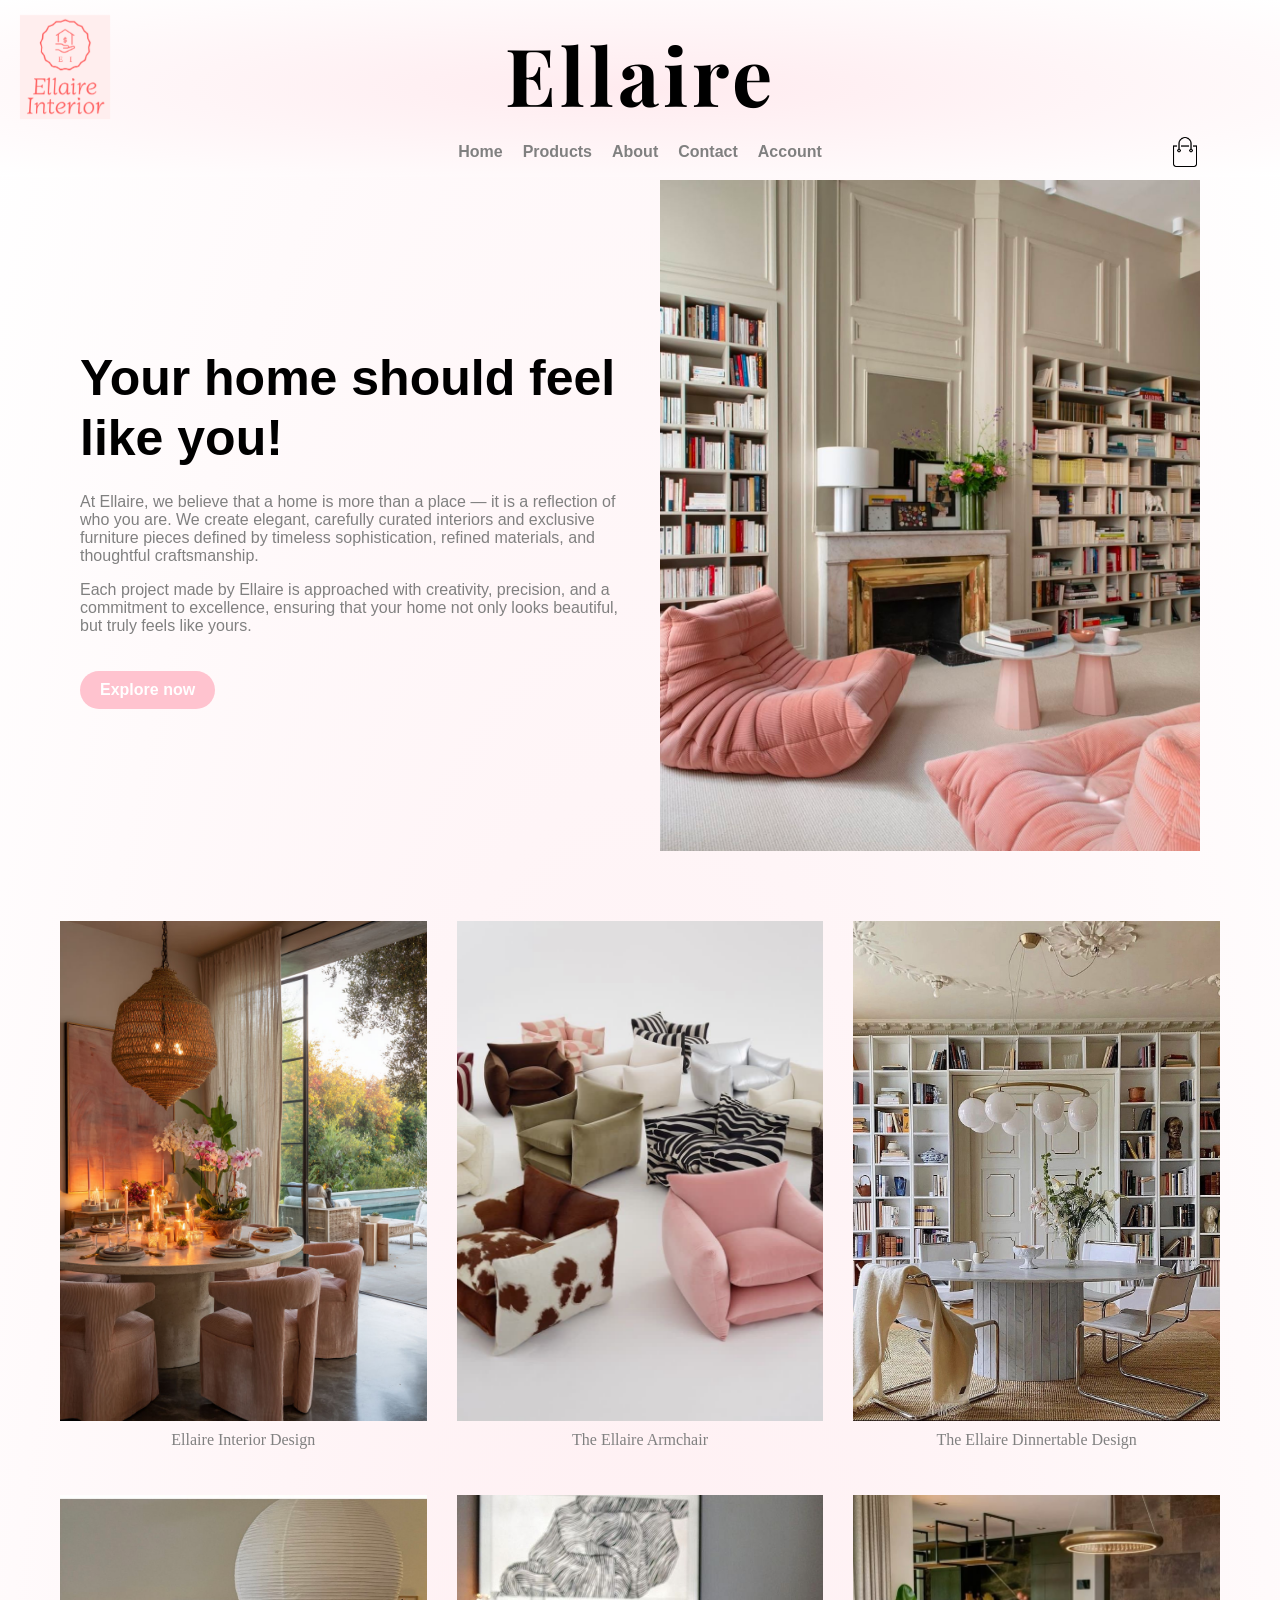
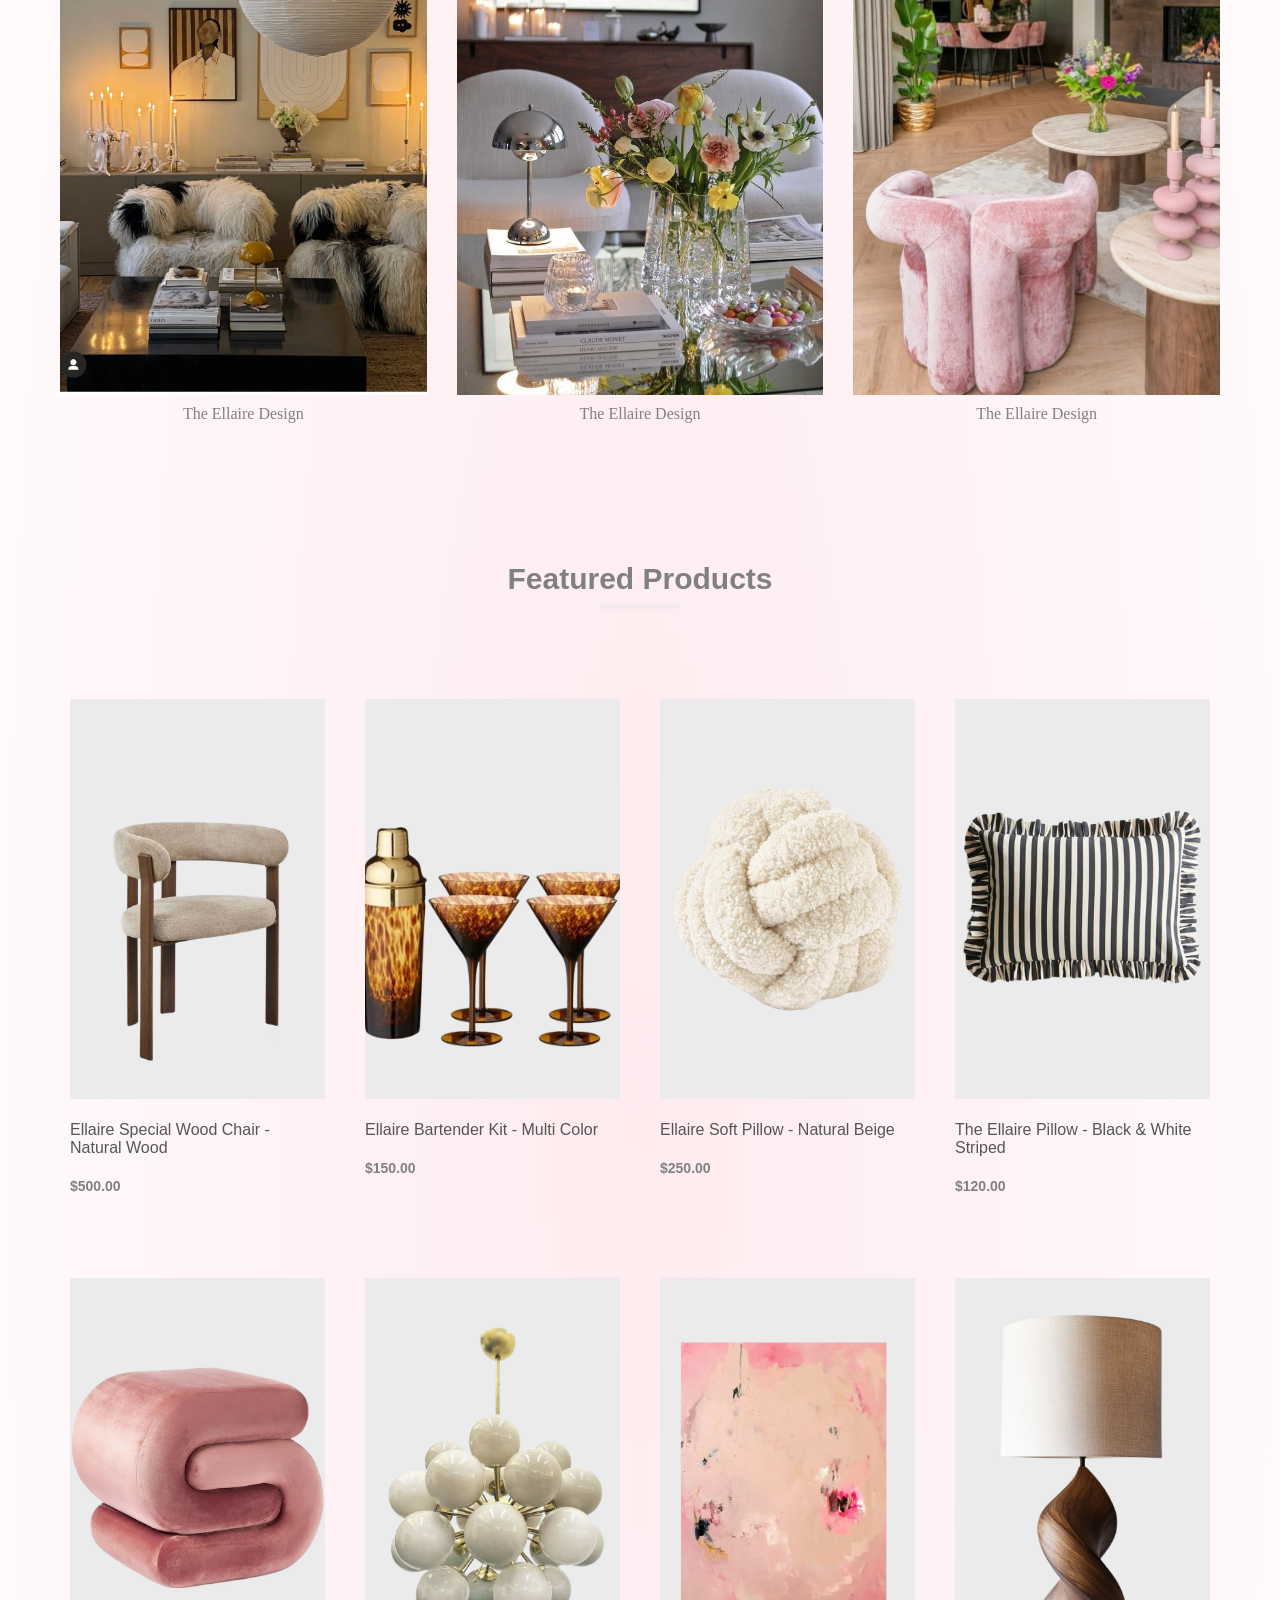
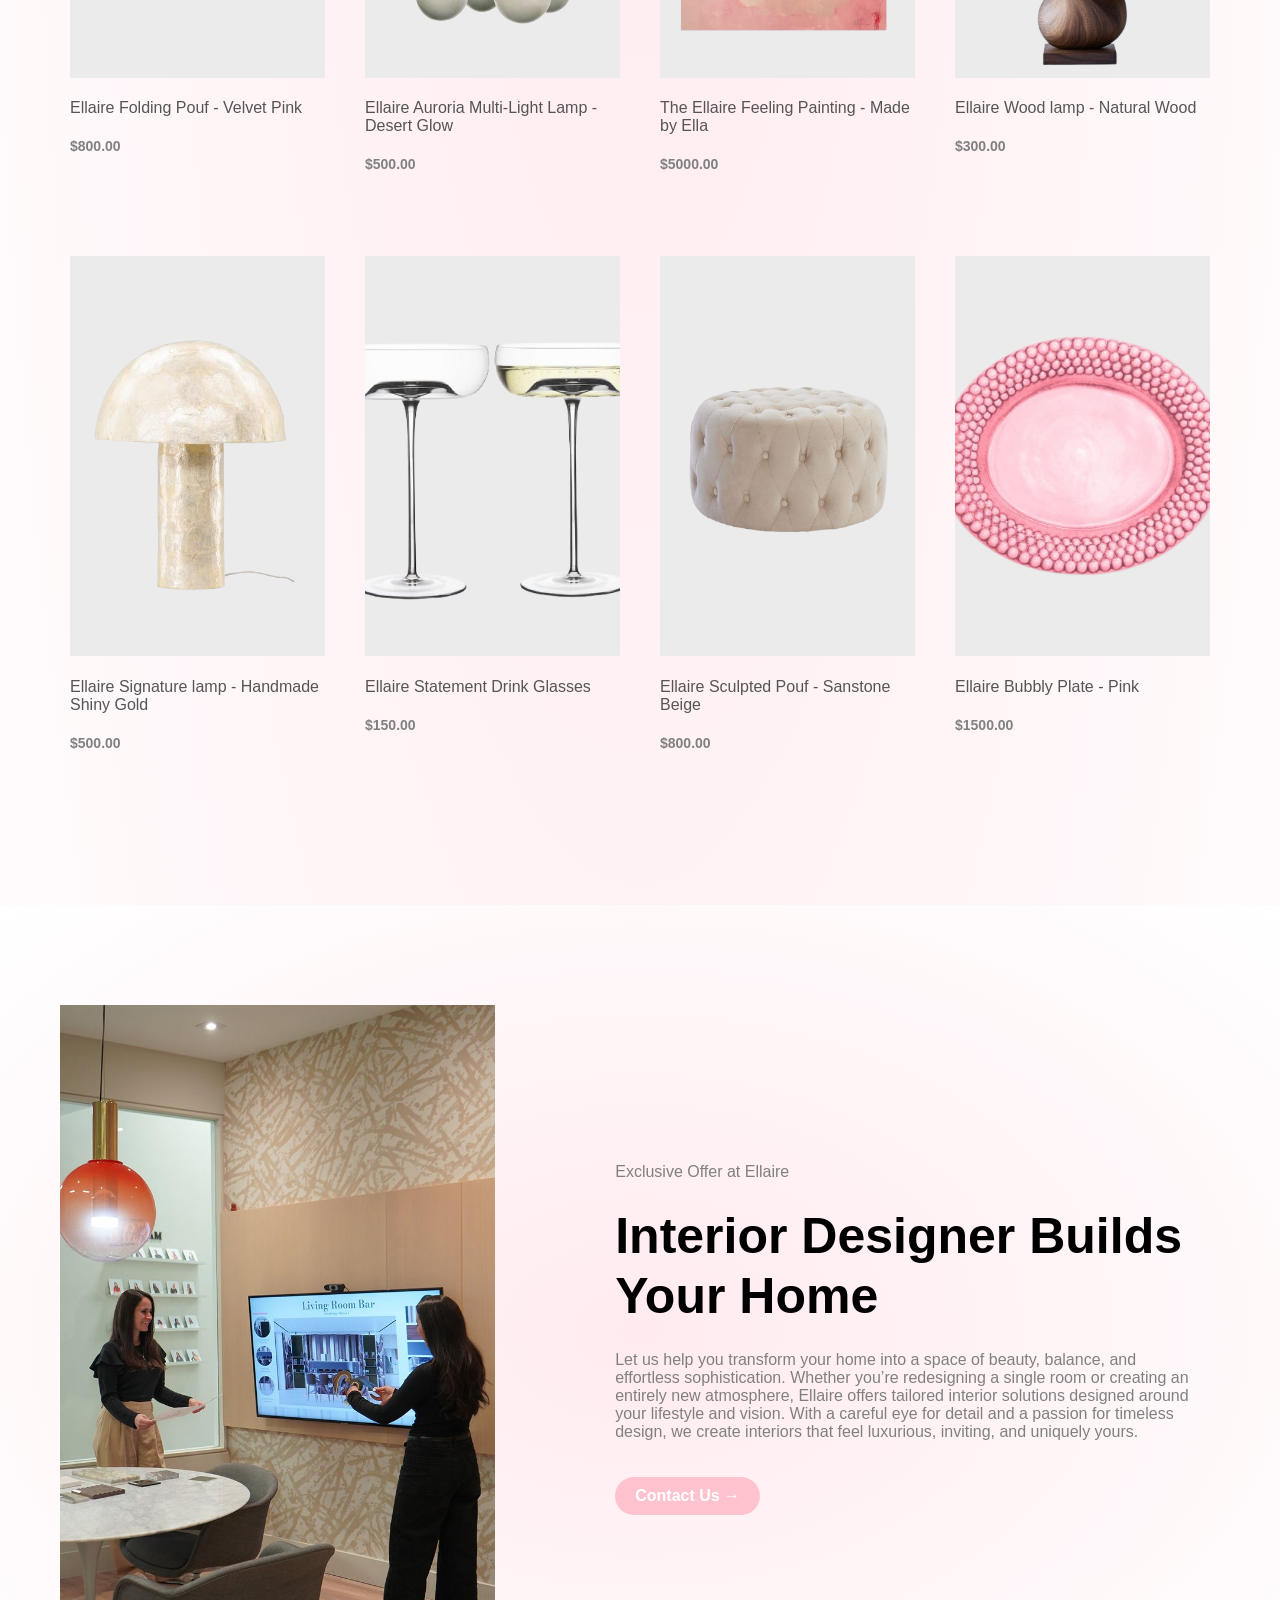
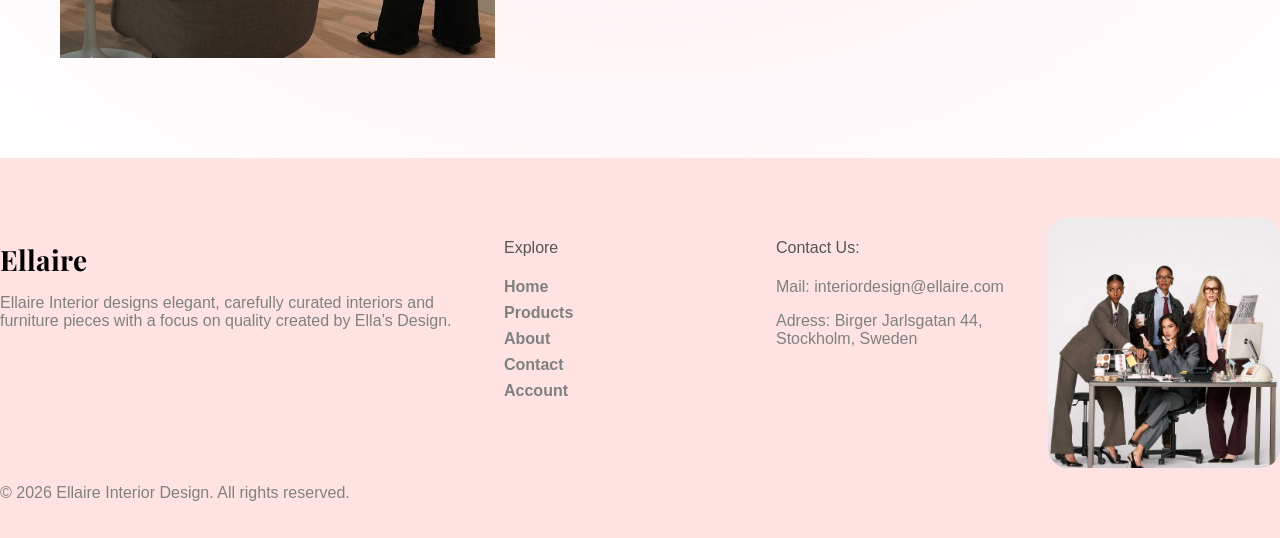
==== commit 9722fd2f: "Last fixes Add comments and last fixes" ====
--- a/index.html
+++ b/index.html
@@ -12,6 +12,7 @@
   </head>
 
   <body>
+    <!--calling header from header.html-->
     <div class="page-grid">
         <div id="header"></div>
 
@@ -198,6 +199,7 @@
       </div>
     </div>
 </main>
+<!--calling footer from footer.html-->
 <script src="script.js"></script>
     <div id="footer">
   </div>
--- a/main.css
+++ b/main.css
@@ -1,6 +1,13 @@
 /*universal sizing*/
 * {
   box-sizing: border-box;
+}
+/*mobilephone use - no scrolling x-axel*/
+html,
+body {
+  margin: 0;
+  padding: 0;
+  overflow-x: hidden;
 }
 /*Always background pink*/
 body {
@@ -22,6 +29,11 @@
   list-style-type: none;
   padding: 0;
 }
+img {
+  max-width: 100%;
+  height: auto;
+  display: block;
+}
 
 /*PAGE LAYOUT with grid*/
 .page-grid {
@@ -35,6 +47,7 @@
 .site-main {
   grid-row: 2;
   padding: 60px 0;
+  padding-top: 160px;
 }
 .site-footer {
   grid-row: 3;
@@ -42,9 +55,10 @@
 /*bilder centrarade med whitespace från kanten*/
 .container,
 .small-container {
-  max-width: 1300px;
-  margin: auto;
-  padding: 40px 20px;
+  max-width: 1200px;
+  width: 100%;
+  margin: 0 auto;
+  padding: 0 20px;
 }
 
 /*HEADER & NAVIGATION*/
@@ -54,29 +68,40 @@
 }
 .site-title {
   font-family: "Playfair Display", serif;
-  font-size: 50px;
+  font-size: 80px;
   letter-spacing: 4px;
   text-align: center;
   margin: 0;
   padding-top: 20px;
   color: rgb(0, 0, 0);
 }
+/*header always shoing when scrolling*/
+.site-header {
+  position: fixed;
+  top: 0;
+  left: 0;
+  width: 100%;
+  z-index: 1000;
+  background-color: white;
+}
 .navbar {
   display: flex;
   align-items: center;
-  justify-content: space-between;
-  width: 100%;
+  justify-content: center;
+  width: 100%;
+  position: relative;
 }
 nav {
-  margin-left: auto;
+  margin-left: 0;
 }
 nav ul {
   display: flex;
   gap: 20px;
 }
-/*cart bagde wrapper and styling*/
+/*cart + user bagde wrapper and styling*/
 .cart-wrapper {
-  position: relative;
+  position: absolute;
+  right: 20px;
 }
 .cart-icon {
   width: 30px;
@@ -99,6 +124,7 @@
   align-items: center;
   justify-content: center;
 }
+
 .menu-icon {
   width: 28px;
   margin-left: 20px;
@@ -113,9 +139,11 @@
 }
 /*logo placement*/
 .logo {
-  position: absolute;
-  top: 20px;
-  left: 30px;
+  position: fixed;
+  top: 0;
+  left: 0;
+  padding: 15px 20px;
+  z-index: 2000;
 }
 .logo img {
   width: 90px;
@@ -127,25 +155,23 @@
   align-items: center;
   flex-wrap: wrap;
 }
+.hero {
+  display: flex;
+  align-items: center;
+  flex-wrap: wrap;
+}
 .col-2 {
-  flex: 1;
+  flex: 1 1 50%;
+  padding: 20px;
+}
+.hero .col-2 {
+  flex: 1 1 50%;
 }
 .col-3 {
-  flex: 1;
+  flex: 1 1 33.33%;
 }
 .col-4 {
-  flex: 1;
-}
-
-/*Hero*/
-.hero .col-2 {
-  flex-basis: 45%;
-  min-width: 200px;
-}
-.hero img {
-  width: 100%;
-  max-width: 520px;
-  padding: 20px 0;
+  flex: 1 1 25%;
 }
 .col-2 h1 {
   font-size: 50px;
@@ -260,6 +286,7 @@
 }
 #Product-image {
   width: 100%;
+  max-width: 400px;
   height: auto;
 }
 .single-product input {
@@ -310,9 +337,6 @@
 .offer-col-2 {
   flex: 1.3;
 }
-.col-2 {
-  flex: 1;
-}
 
 /*FOOTER*/
 /*footer layout*/
@@ -347,8 +371,23 @@
   margin-bottom: 8px;
 }
 
-/* Media for less than 600 screen size*/
-@media only screen and (max-width: 600px) {
+/* Media screen, size*/
+@media (max-width: 768px) {
+  .col-4,
+  .col-3,
+  .col-2 {
+    flex: 1 1 100%;
+  }
+  .hero .col-2 {
+    flex: 1 1 100%;
+  }
+  .hero {
+    text-align: center;
+  }
+  .hero img {
+    margin-top: 20px;
+  }
+
   .products-grid {
     grid-template-columns: repeat(2, 1fr);
   }
@@ -362,13 +401,12 @@
     flex: 1 1 100%;
   }
   nav ul {
-    position: absolute;
-    top: 120px;
-    left: 0;
-    background: white;
-    width: 100%;
-    overflow: hidden;
-    transition: max-height 0.5s;
+    display: flex;
+    flex-direction: row;
+    justify-content: center;
+    align-items: center;
+    gap: 10px;
+    position: static;
   }
   .menu-icon {
     display: block;
